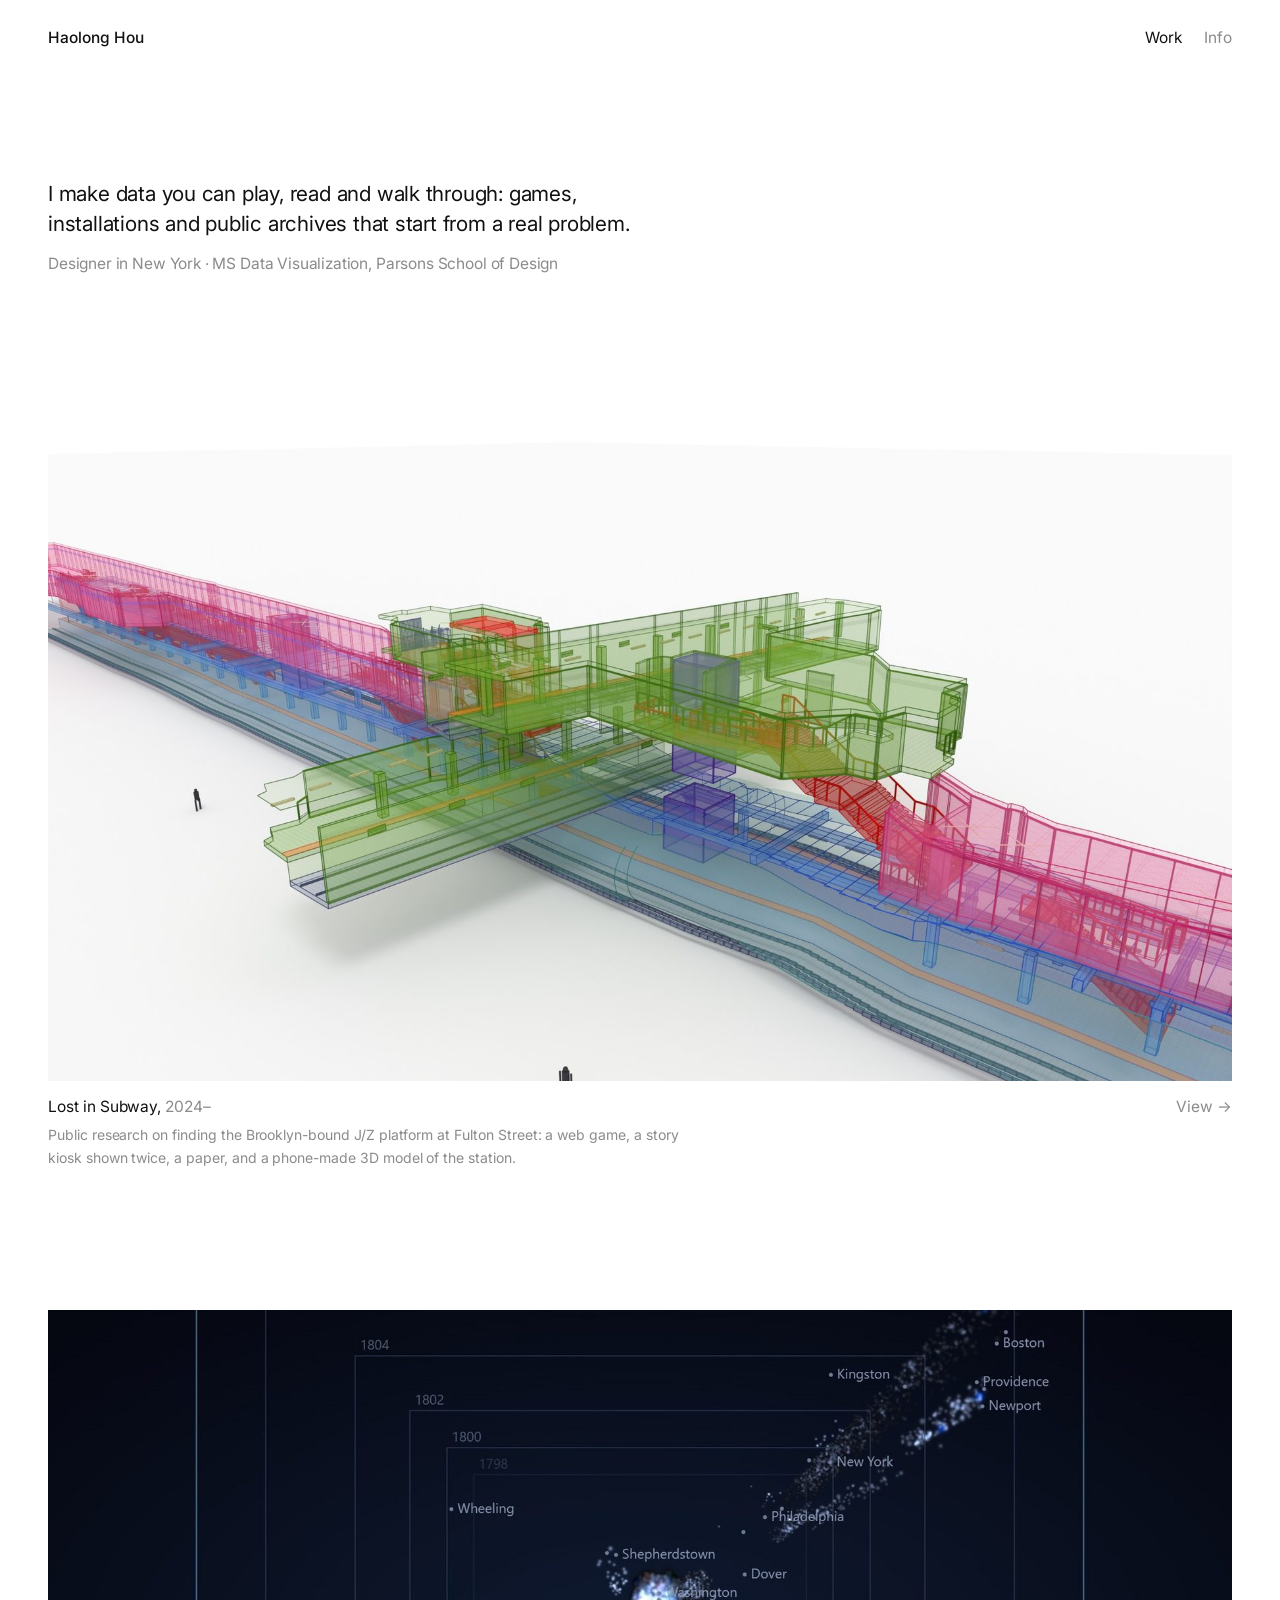
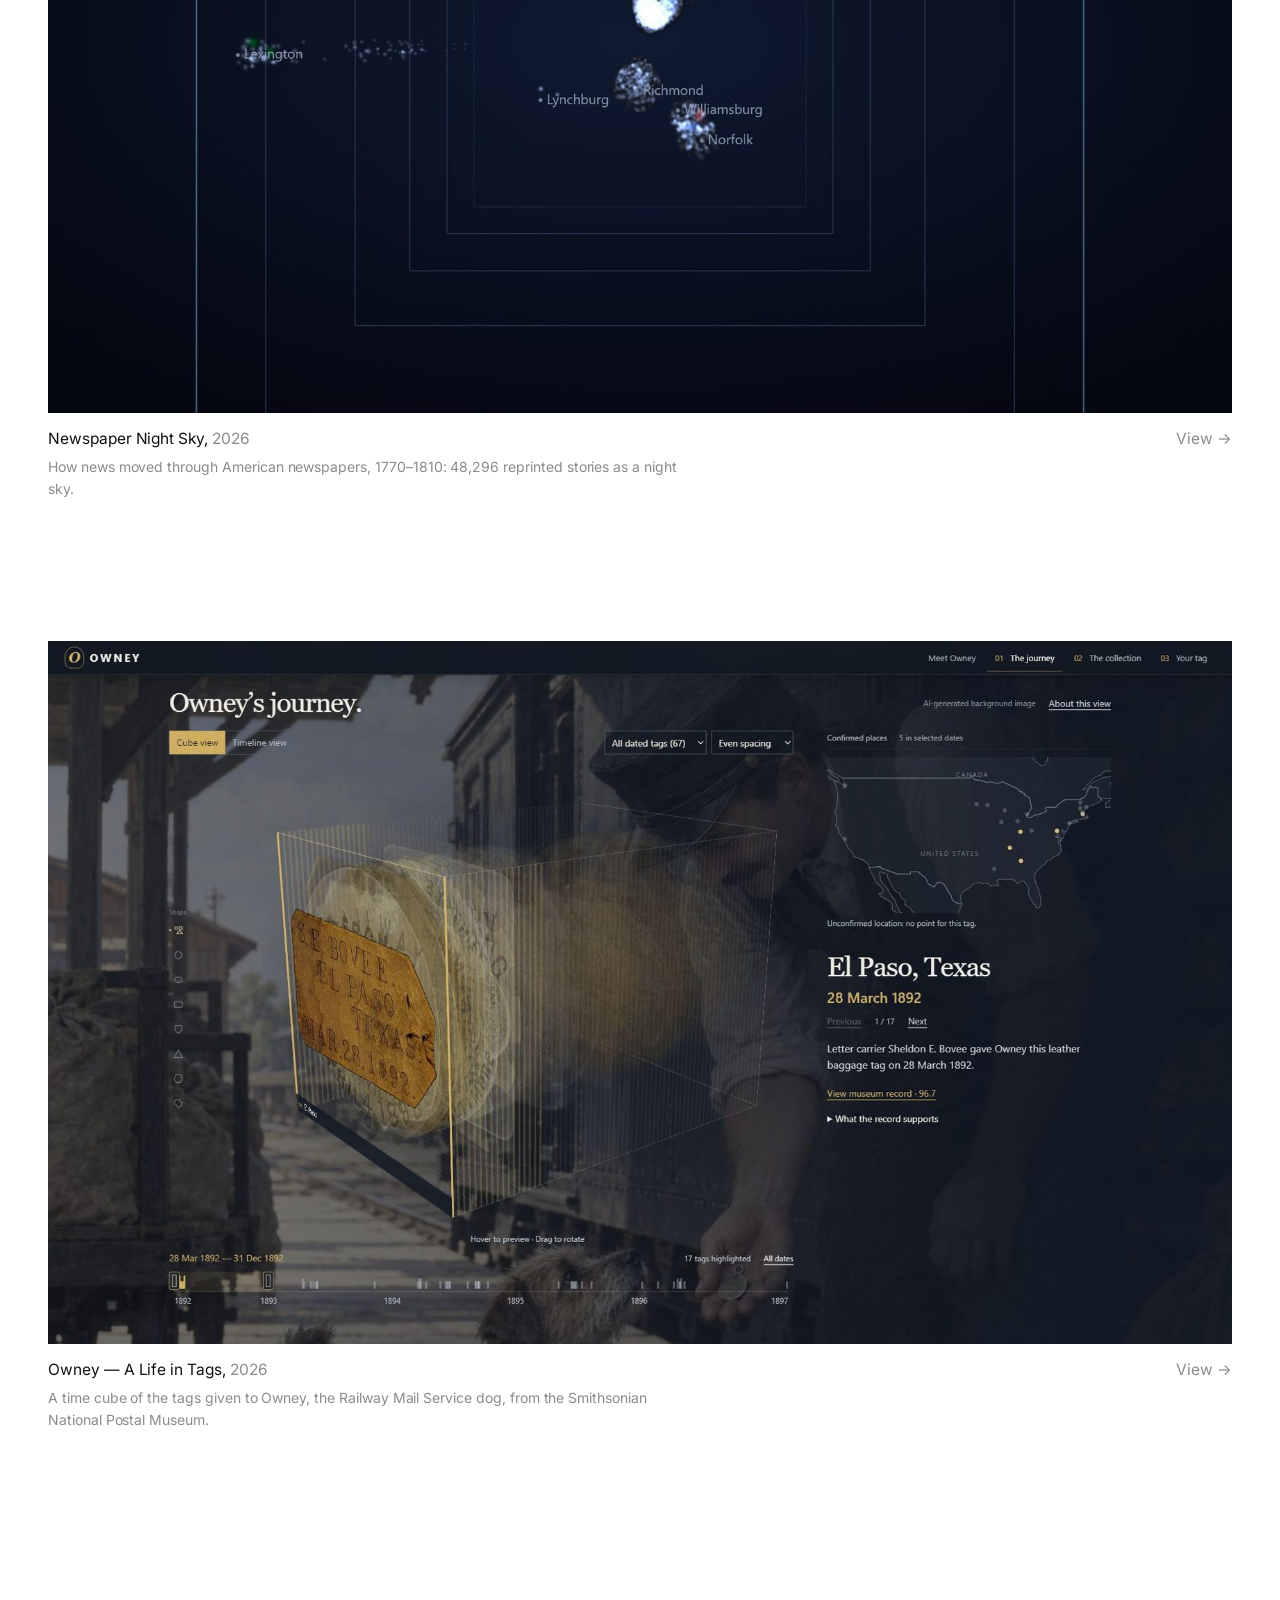
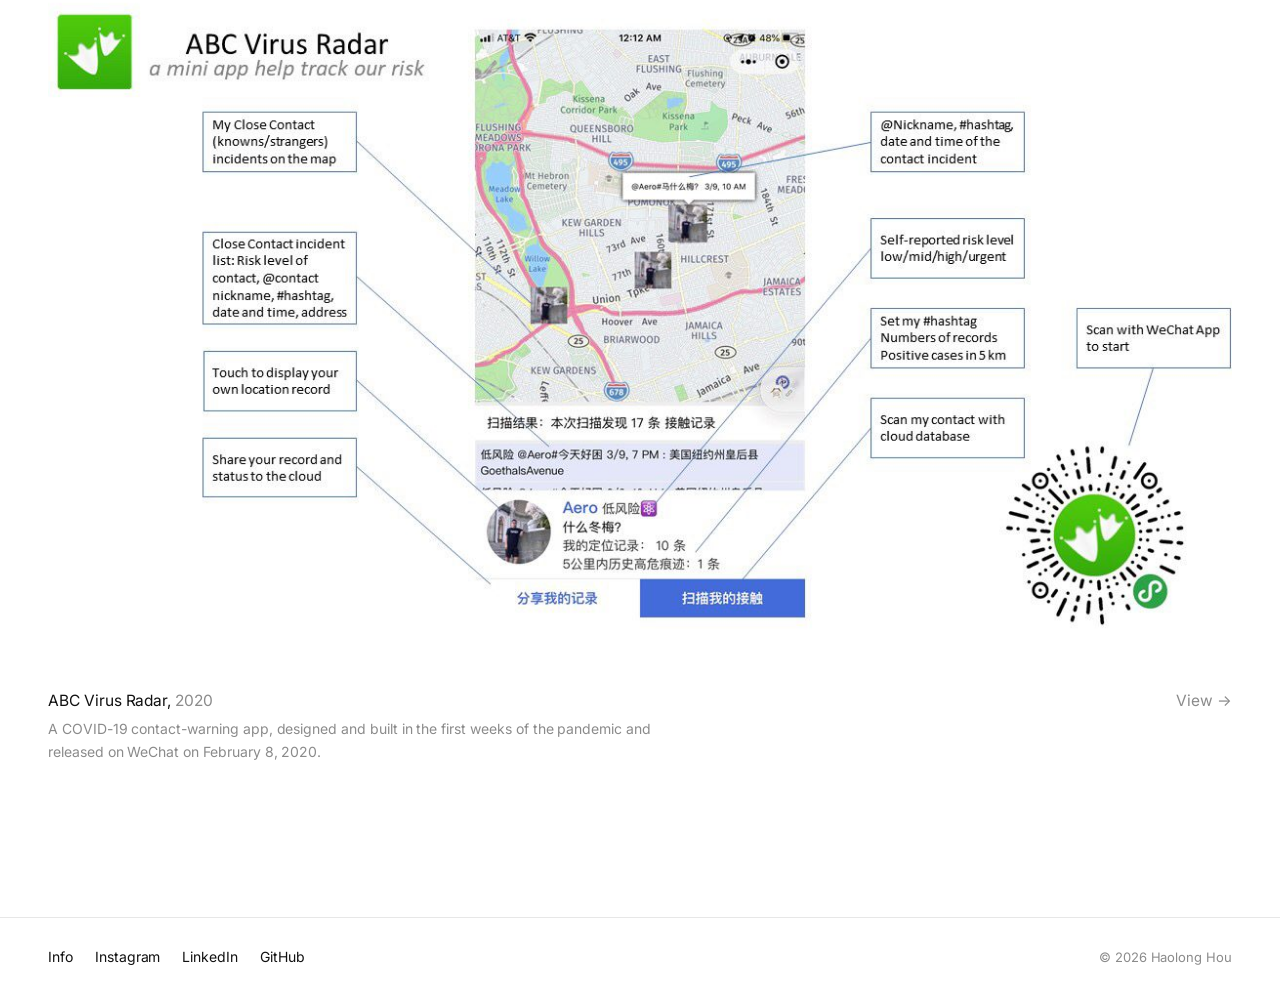
==== index.html @ 7136e2a2 "Portfolio site for hey.icare.love Static gallery-style site: home, Info, and pages for Lost in Subwa" ====
<!doctype html>
<html lang="en">
<head>
<meta charset="utf-8">
<meta name="viewport" content="width=device-width, initial-scale=1">
<title>Haolong Hou</title>
<meta name="description" content="Haolong Hou is a designer in New York (MS Data Visualization, Parsons School of Design) making games, installations and public archives from data and lived experience.">
<meta property="og:title" content="Haolong Hou">
<meta property="og:description" content="Lost in Subway, Newspaper Night Sky, Owney — A Life in Tags, ABC Virus Radar.">
<meta property="og:image" content="https://hey.icare.love/assets/img/lis/station-fabric-crossing.jpg">
<meta property="og:url" content="https://hey.icare.love/">
<link rel="icon" href="data:image/svg+xml,%3Csvg xmlns='http://www.w3.org/2000/svg' viewBox='0 0 32 32'%3E%3Ccircle cx='16' cy='16' r='12' fill='%23111'/%3E%3C/svg%3E">
<link rel="preconnect" href="https://fonts.googleapis.com">
<link rel="preconnect" href="https://fonts.gstatic.com" crossorigin>
<link href="https://fonts.googleapis.com/css2?family=Inter:ital,wght@0,400;0,500;1,400&display=swap" rel="stylesheet">
<link rel="stylesheet" href="assets/css/site.css">
</head>
<body>
<a class="skip" href="#work">Skip to work</a>

<header class="site-head">
  <div class="wrap">
    <a class="brand" href="./">Haolong Hou</a>
    <nav class="site-nav" aria-label="Main">
      <a href="./" aria-current="page">Work</a>
      <a href="info/">Info</a>
    </nav>
  </div>
</header>

<main id="main" class="wrap">
  <section class="intro">
    <p>I make data you can play, read and walk through: games, installations and public archives that start from a real problem.</p>
    <p>Designer in New York · MS Data Visualization, Parsons School of Design</p>
  </section>

  <section class="gallery" id="work" aria-label="Selected work">
    <a class="piece" href="lost-in-subway/">
      <div class="media"><img class="blend" src="assets/img/lis/station-fabric-crossing.jpg" srcset="assets/img/lis/station-fabric-crossing-sm.jpg 900w, assets/img/lis/station-fabric-crossing.jpg 1800w" sizes="(max-width: 1280px) 100vw, 1184px" width="1800" height="1125" alt="Translucent, colour-coded model of Fulton Street station: the green J/Z levels cross above the blue A/C platform, joined by red stairs."></div>
      <div class="cap">
        <div>
          <div class="t">Lost in Subway, <span>2024–</span></div>
          <p>Public research on finding the Brooklyn-bound J/Z platform at Fulton Street: a web game, a story kiosk shown twice, a paper, and a phone-made 3D model of the station.</p>
        </div>
        <span class="arrow">View →</span>
      </div>
    </a>

    <a class="piece" href="newspaper-night-sky/">
      <div class="media"><img src="assets/img/nns/sky.jpg" srcset="assets/img/nns/sky-sm.jpg 900w, assets/img/nns/sky.jpg 1800w" sizes="(max-width: 1280px) 100vw, 1184px" width="1800" height="1593" loading="lazy" alt="The Story telescope: thousands of newspaper stories shown as stars in a dark sky, grouped by the town where they were first printed."></div>
      <div class="cap">
        <div>
          <div class="t">Newspaper Night Sky, <span>2026</span></div>
          <p>How news moved through American newspapers, 1770–1810: 48,296 reprinted stories as a night sky.</p>
        </div>
        <span class="arrow">View →</span>
      </div>
    </a>

    <a class="piece" href="owney/">
      <div class="media"><img src="assets/img/owney/cube-view.jpg" srcset="assets/img/owney/cube-view-sm.jpg 900w, assets/img/owney/cube-view.jpg 1800w" sizes="(max-width: 1280px) 100vw, 1184px" width="1800" height="1012" loading="lazy" alt="Owney's time cube: a stack of tag photos in a 3D cube, with a US map and the details of a tag from El Paso, 1892."></div>
      <div class="cap">
        <div>
          <div class="t">Owney — A Life in Tags, <span>2026</span></div>
          <p>A time cube of the tags given to Owney, the Railway Mail Service dog, from the Smithsonian National Postal Museum.</p>
        </div>
        <span class="arrow">View →</span>
      </div>
    </a>

    <a class="piece" href="abc-virus-radar/">
      <div class="media"><img src="assets/img/abc/at-a-glance.jpg" srcset="assets/img/abc/at-a-glance-sm.jpg 900w, assets/img/abc/at-a-glance.jpg 1280w" sizes="(max-width: 1280px) 100vw, 1184px" width="1280" height="720" loading="lazy" alt="ABC Virus Radar at a glance: a phone screen with contact markers on a map, surrounded by short feature labels."></div>
      <div class="cap">
        <div>
          <div class="t">ABC Virus Radar, <span>2020</span></div>
          <p>A COVID-19 contact-warning app, designed and built in the first weeks of the pandemic and released on WeChat on February 8, 2020.</p>
        </div>
        <span class="arrow">View →</span>
      </div>
    </a>
  </section>
</main>

<footer class="site-foot">
  <div class="wrap">
    <div class="contact"><a href="info/">Info</a><a href="https://www.instagram.com/lostinsubway/">Instagram</a><a href="https://www.linkedin.com/in/hihaolong/">LinkedIn</a><a href="https://github.com/haolong">GitHub</a></div>
    <small>© 2026 Haolong Hou</small>
  </div>
</footer>
</body>
</html>
---- assets/css/site.css ----
/* hey.icare.love — Haolong Hou portfolio · gallery minimal */
:root {
  --paper: #ffffff;
  --paper-2: #f4f4f3;
  --ink: #111111;
  --ink-2: #444444;
  --muted: #8b8b8b;
  --rule: #e7e7e7;
  --accent: #111111;
  --accent-ink: #111111;
  --wrap: 1280px;
  --gutter: clamp(16px, 4vw, 48px);
  --sans: "Inter", "Helvetica Neue", Helvetica, Arial, system-ui, sans-serif;
  --mono: "Inter", "Helvetica Neue", Helvetica, Arial, system-ui, sans-serif;
}

* { box-sizing: border-box; }
html { -webkit-text-size-adjust: 100%; scroll-behavior: smooth; }
body {
  margin: 0;
  background: var(--paper);
  color: var(--ink);
  font: 400 15.5px/1.6 var(--sans);
  letter-spacing: -0.003em;
  text-rendering: optimizeLegibility;
  -webkit-font-smoothing: antialiased;
}
img { display: block; max-width: 100%; height: auto; }
a { color: inherit; text-decoration: none; }
p a, dd a, li a, figcaption a { text-decoration: underline; text-decoration-color: #c9c9c9; text-underline-offset: 0.2em; text-decoration-thickness: 1px; }
a:hover { color: var(--muted); }
p a:hover, dd a:hover, li a:hover { text-decoration-color: currentColor; color: var(--ink); }
:focus-visible { outline: 1px solid var(--ink); outline-offset: 4px; }
em { font-style: italic; }

.wrap { max-width: var(--wrap); margin: 0 auto; padding: 0 var(--gutter); }
.skip { position: absolute; left: -9999px; }
.skip:focus { left: 12px; top: 12px; background: var(--ink); color: var(--paper); padding: 8px 12px; z-index: 10; }

/* small quiet labels */
.label, .eyebrow, .tags, .facts dt, figcaption .k, .chapter-no, .meta-line {
  font-size: 13px;
  color: var(--muted);
  letter-spacing: 0;
  text-transform: none;
}
.eyebrow b, .chapter-no { font-weight: 400; }

/* header */
.site-head .wrap { display: flex; align-items: baseline; justify-content: space-between; gap: 16px; padding-top: 26px; padding-bottom: 26px; flex-wrap: wrap; }
.brand { font-weight: 500; font-size: 15.5px; }
.brand .dot { display: none; }
.site-nav { display: flex; gap: 22px; font-size: 15.5px; }
.site-nav a { color: var(--muted); }
.site-nav a:hover, .site-nav a[aria-current="page"] { color: var(--ink); }

/* home */
.intro { padding: clamp(36px, 8vw, 110px) 0 clamp(48px, 8vw, 110px); }
.intro p { font-size: clamp(1.05rem, 1.7vw, 1.3rem); line-height: 1.45; color: var(--ink); max-width: 38rem; margin: 0; letter-spacing: -0.01em; }
.intro p + p { color: var(--muted); margin-top: 14px; font-size: 15.5px; }

.gallery { display: grid; gap: clamp(72px, 11vw, 150px); padding-bottom: clamp(80px, 12vw, 160px); }
.piece { display: block; }
.piece .media { background: var(--paper-2); overflow: hidden; }
.piece .media img { width: 100%; aspect-ratio: 16 / 9.5; object-fit: cover; transition: opacity .3s ease; }
.piece:hover .media img { opacity: .9; }
.piece .cap { display: flex; justify-content: space-between; align-items: baseline; gap: 16px; margin-top: 14px; }
.piece .cap .t { font-size: 15.5px; color: var(--ink); }
.piece .cap .t span { color: var(--muted); }
.piece .cap .arrow { color: var(--muted); font-size: 15.5px; white-space: nowrap; }
.piece:hover .cap .arrow { color: var(--ink); }
.piece .cap p { margin: 4px 0 0; color: var(--muted); font-size: 14px; max-width: 40rem; }

/* info page */
.about { padding: clamp(28px, 6vw, 80px) 0 clamp(80px, 12vw, 160px); }
.about-grid { display: grid; grid-template-columns: 5fr 7fr; gap: clamp(28px, 5vw, 80px); }
.about-grid > div > p:first-child { margin-top: 0; }
.about-grid > div > p { font-size: clamp(1rem, 1.4vw, 1.15rem); line-height: 1.5; color: var(--ink); max-width: 30rem; }
.about .sec-head { display: none; }
.cv { display: grid; gap: 34px; }
.cv h3 { font-size: 13px; font-weight: 400; color: var(--muted); margin: 0 0 8px; }
.cv ul { list-style: none; margin: 0; padding: 0; }
.cv li { display: grid; grid-template-columns: 6.5em 1fr; gap: 14px; padding: 8px 0; border-top: 1px solid var(--rule); font-size: 14.5px; line-height: 1.5; }
.cv li .y { font-size: 13px; color: var(--muted); padding-top: 1px; }
.cv li span.w { color: var(--muted); }
.contact-block { margin-top: 36px; font-size: 14.5px; }
.contact-block .label { display: block; margin-bottom: 4px; }

/* footer */
.site-foot .wrap { display: flex; justify-content: space-between; gap: 16px; flex-wrap: wrap; align-items: baseline; padding-top: 28px; padding-bottom: 40px; border-top: 1px solid var(--rule); }
.site-foot .contact { display: flex; gap: 22px; flex-wrap: wrap; font-size: 14px; }
.site-foot small { color: var(--muted); font-size: 13px; }

/* project page */
.back { display: none; }
.proj-head { padding: clamp(24px, 5vw, 64px) 0 clamp(24px, 4vw, 44px); display: grid; grid-template-columns: 5fr 7fr; gap: 12px clamp(28px, 5vw, 80px); align-items: start; }
.proj-head .eyebrow { grid-column: 1 / -1; margin: 0; }
.proj-head h1 { grid-column: 1; font-size: clamp(1.7rem, 3vw, 2.3rem); line-height: 1.15; letter-spacing: -0.02em; margin: 0; font-weight: 500; }
.proj-head .lede { grid-column: 2; font-size: clamp(1rem, 1.4vw, 1.15rem); line-height: 1.55; color: var(--ink); margin: 0 0 8px; max-width: 42rem; }
.facts { grid-column: 2; display: grid; grid-template-columns: 1fr 1fr; gap: 0 28px; margin: 18px 0 0; }
.facts > div { padding: 10px 0; border-top: 1px solid var(--rule); }
.facts dt { margin-bottom: 2px; }
.facts dd { margin: 0; font-size: 14px; line-height: 1.5; color: var(--ink-2); }
.ai-note { grid-column: 2; font-size: 13px; color: var(--muted); margin: 10px 0 0; max-width: 42rem; line-height: 1.5; }

.hero-fig { margin: 0 0 clamp(64px, 9vw, 120px); }
.hero-fig img { width: 100%; }
figure { margin: 0; }
figcaption { font-size: 13px; line-height: 1.45; color: var(--muted); margin-top: 10px; max-width: 40rem; }
figcaption .k { color: var(--ink); margin-right: 6px; }

.chapter { display: grid; grid-template-columns: 5fr 7fr; grid-template-rows: auto 1fr; gap: 12px clamp(28px, 5vw, 80px); padding: 0 0 clamp(80px, 11vw, 140px); }
.chapter h2, .chapter-side { align-self: start; }
.chapter-side { grid-column: 1; }
.chapter-side .chapter-no { display: inline; }
.chapter-side .chapter-no::after { content: " · "; }
.chapter-side .label { display: inline; }
.chapter-side .label br { display: none; }
.chapter .body { display: contents; }
.chapter h2 { grid-column: 1; grid-row: 2; font-size: clamp(1.25rem, 2vw, 1.55rem); line-height: 1.2; letter-spacing: -0.015em; margin: 6px 0 0; font-weight: 500; }
.chapter .body > p { grid-column: 2; color: var(--ink-2); max-width: 40rem; margin: 0 0 12px; }
.chapter .body > p:first-of-type { grid-row: 1 / span 2; }
.chapter .body > p strong { color: var(--ink); font-weight: 500; }
.chapter .body > :is(figure, .figs, .stats, .linkrow) { grid-column: 1 / -1; }
.status { display: inline-block; font-size: 12px; color: var(--muted); border: 1px solid var(--rule); border-radius: 999px; padding: 1px 9px; margin-left: 8px; vertical-align: 1px; }
.linkrow { display: flex; flex-wrap: wrap; gap: 8px 22px; margin: 0 0 8px; font-size: 14px; grid-column: 2 !important; }
.linkrow a { text-decoration: underline; text-decoration-color: #c9c9c9; text-underline-offset: 0.2em; }
.linkrow a::after { content: " ↗"; }

.figs { display: grid; gap: clamp(12px, 2vw, 24px); margin: clamp(20px, 3vw, 36px) 0 0; }
.figs.two { grid-template-columns: 1fr 1fr; }
.figs.three { grid-template-columns: repeat(3, 1fr); }
.figs.phones { grid-template-columns: repeat(3, minmax(0, 300px)); justify-content: center; gap: clamp(16px, 4vw, 56px); background: var(--paper-2); padding: clamp(24px, 5vw, 64px); }
.figs.wide-narrow { grid-template-columns: 2fr 1fr; align-items: start; }
.figs img { width: 100%; background: var(--paper-2); }
.chapter .body > figure { margin-top: clamp(20px, 3vw, 36px); }
.chapter .body > figure[style] { margin-top: clamp(20px, 3vw, 36px) !important; }

.stats { display: grid; grid-template-columns: repeat(4, 1fr); border-top: 1px solid var(--rule); border-bottom: 1px solid var(--rule); margin: clamp(16px, 3vw, 28px) 0 0; }
.stats div { padding: 16px 16px 16px 0; }
.stats div + div { padding-left: 16px; border-left: 1px solid var(--rule); }
.stats b { display: block; font-size: clamp(1.6rem, 3vw, 2.4rem); letter-spacing: -0.03em; line-height: 1.05; font-weight: 400; }
.stats span { font-size: 12.5px; color: var(--muted); }

.next-proj { display: flex; justify-content: space-between; align-items: baseline; gap: 16px; border-top: 1px solid var(--rule); padding: 28px 0 72px; }
.next-proj .label { order: 2; }
.next-proj strong { font-size: clamp(1.25rem, 2.2vw, 1.6rem); letter-spacing: -0.015em; font-weight: 500; }
.next-proj:hover strong { color: var(--muted); }

img.blend { mix-blend-mode: multiply; background: transparent !important; }
.media:has(img.blend) { background: transparent; }

/* responsive */
@media (max-width: 900px) {
  .about-grid, .proj-head, .chapter { grid-template-columns: 1fr; }
  .proj-head > *, .chapter .body > *, .chapter-side, .chapter h2, .linkrow { grid-column: 1 !important; grid-row: auto !important; }
  .figs.three { grid-template-columns: 1fr 1fr; }
  .stats { grid-template-columns: 1fr 1fr; }
  .stats div:nth-child(3) { border-left: 0; padding-left: 0; }
  .stats div:nth-child(n+3) { border-top: 1px solid var(--rule); }
}
@media (max-width: 600px) {
  .figs.two, .figs.three, .figs.wide-narrow, .facts { grid-template-columns: 1fr; }
  .figs.phones { grid-template-columns: repeat(3, 1fr); gap: 8px; padding: 16px; }
  .cv li { grid-template-columns: 1fr; gap: 2px; }
  .piece .cap { flex-direction: column; gap: 4px; }
}

/* print */
@media print {
  @page { size: Letter; margin: 13mm 14mm 14mm; }
  body { background: #fff; }
  .site-head, .site-foot, .back, .next-proj, .skip, .no-print { display: none !important; }
  .chapter, figure, .facts > div, .stats { break-inside: avoid; }
}
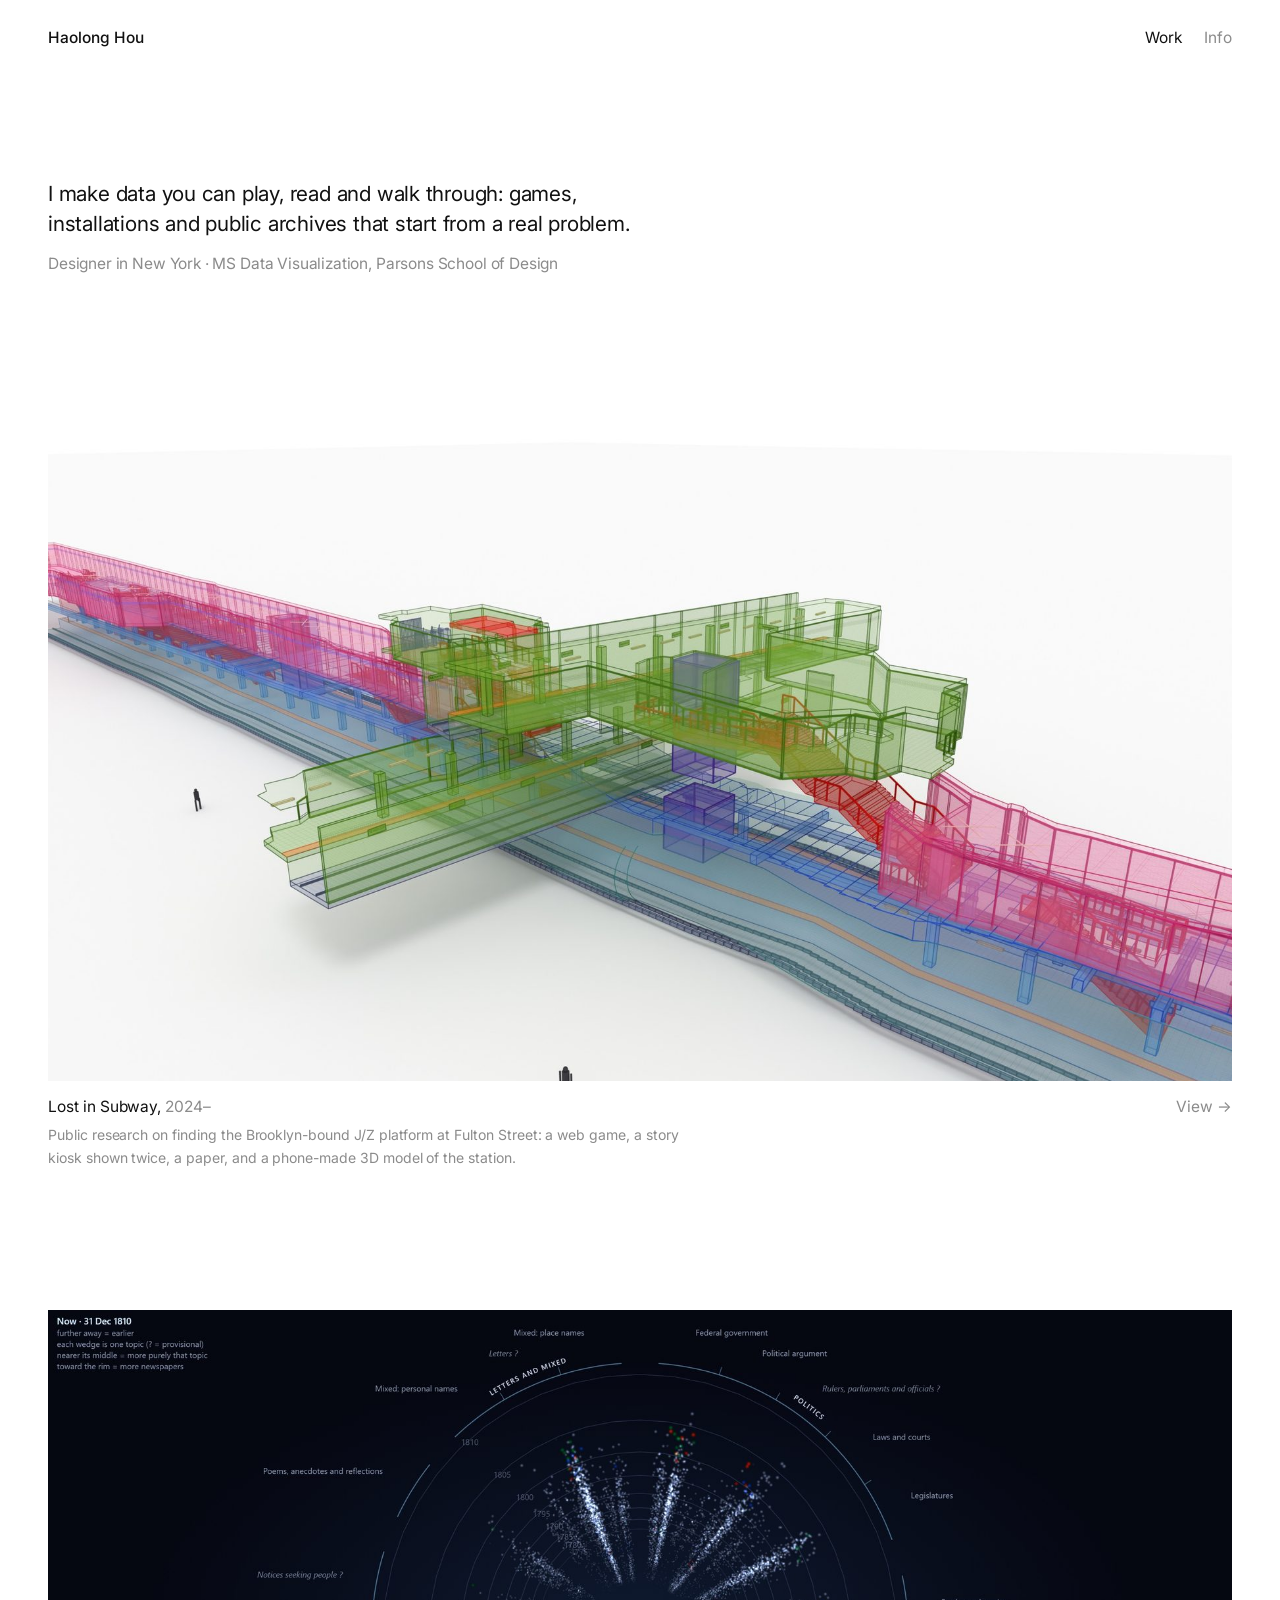
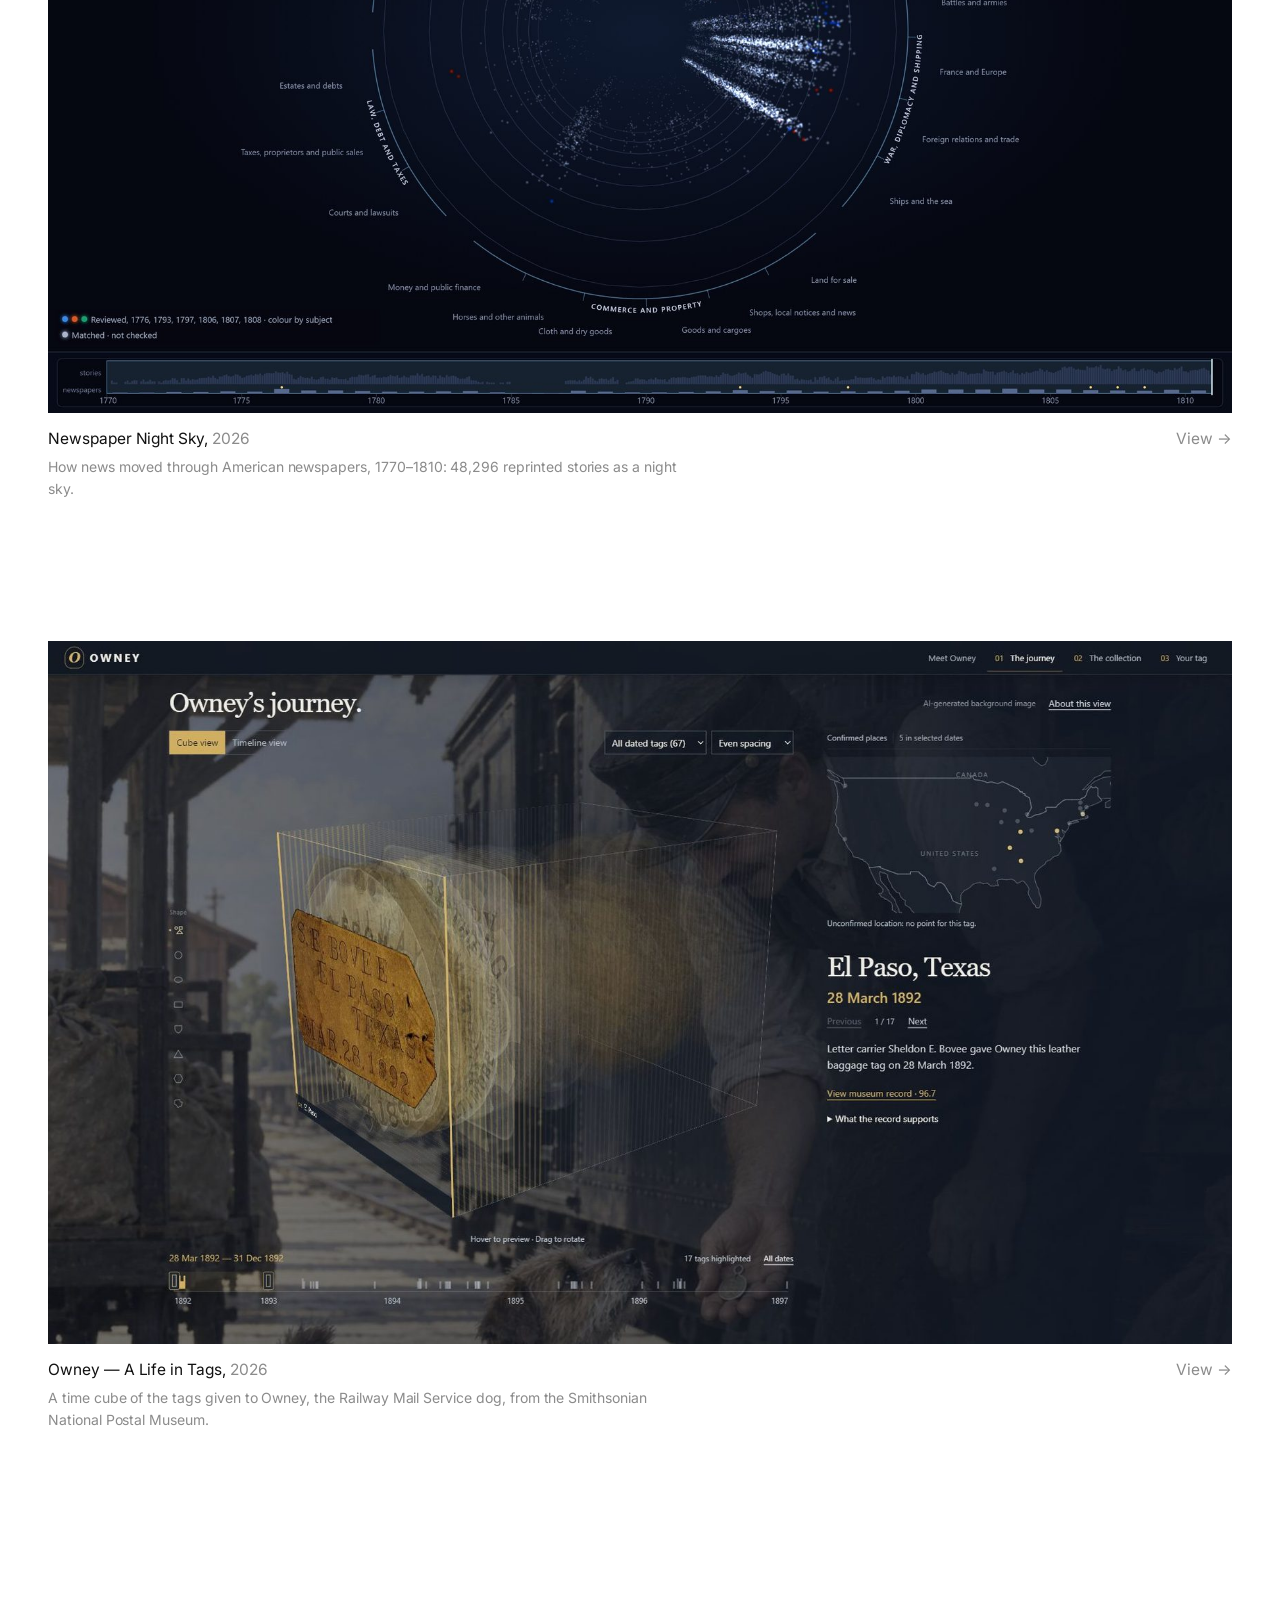
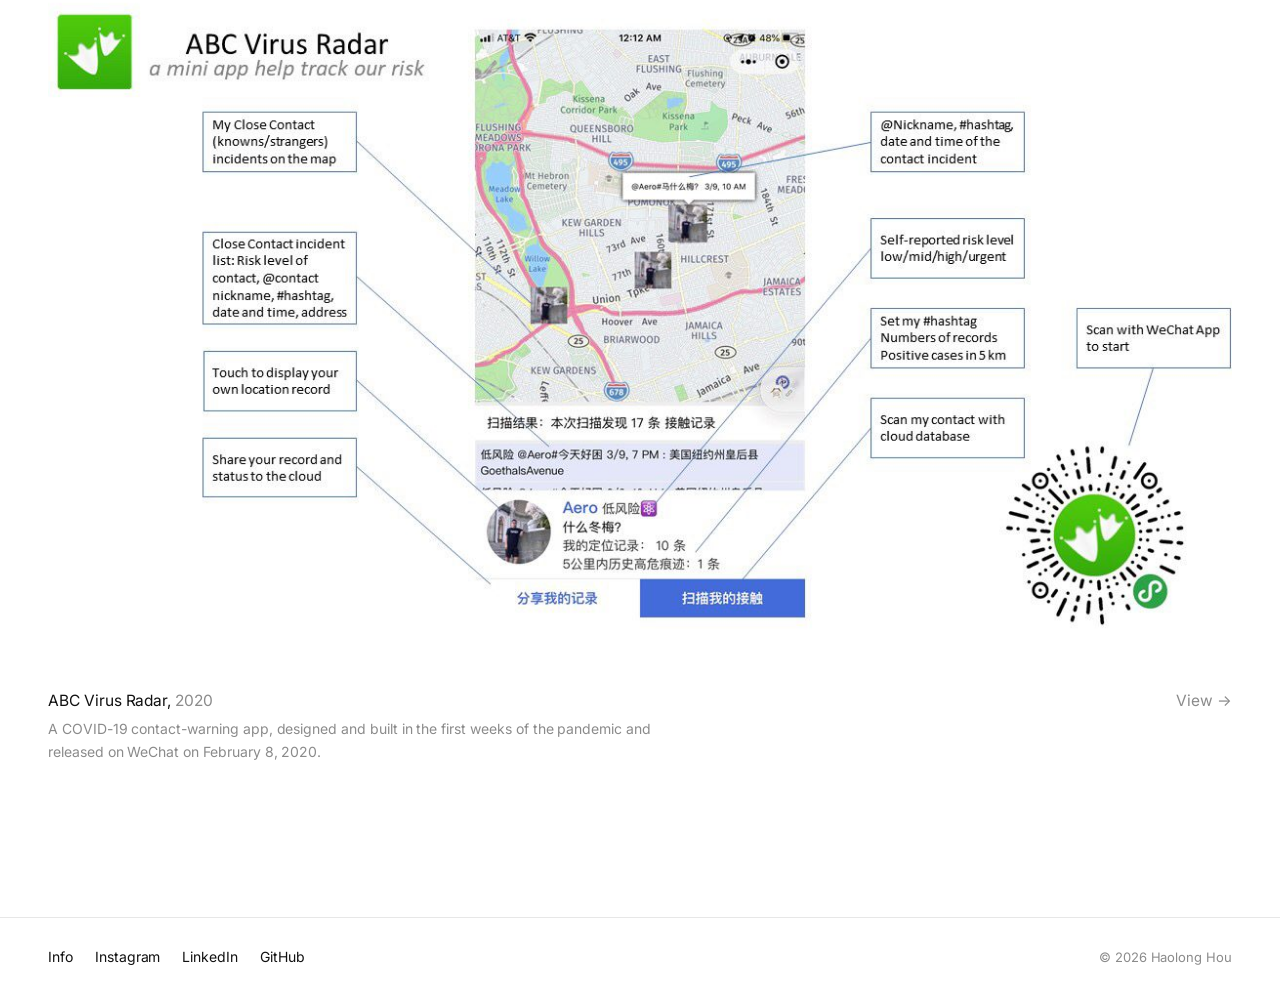
==== commit 27551608: "Use the Topic wheel as the Newspaper Night Sky home image The previous night-sky image was cropped h" ====
--- a/index.html
+++ b/index.html
@@ -47,7 +47,7 @@
     </a>
 
     <a class="piece" href="newspaper-night-sky/">
-      <div class="media"><img src="assets/img/nns/sky.jpg" srcset="assets/img/nns/sky-sm.jpg 900w, assets/img/nns/sky.jpg 1800w" sizes="(max-width: 1280px) 100vw, 1184px" width="1800" height="1593" loading="lazy" alt="The Story telescope: thousands of newspaper stories shown as stars in a dark sky, grouped by the town where they were first printed."></div>
+      <div class="media"><img src="assets/img/nns/topic-wheel.jpg" srcset="assets/img/nns/topic-wheel-sm.jpg 900w, assets/img/nns/topic-wheel.jpg 1800w" sizes="(max-width: 1280px) 100vw, 1184px" width="1800" height="1069" loading="lazy" alt="The Story telescope in Topic view: thousands of reprinted newspaper stories fan out as glowing wedges around a ring labelled with subjects such as politics, war, diplomacy and shipping, commerce and property, with a 1770 to 1810 timeline below."></div>
       <div class="cap">
         <div>
           <div class="t">Newspaper Night Sky, <span>2026</span></div>
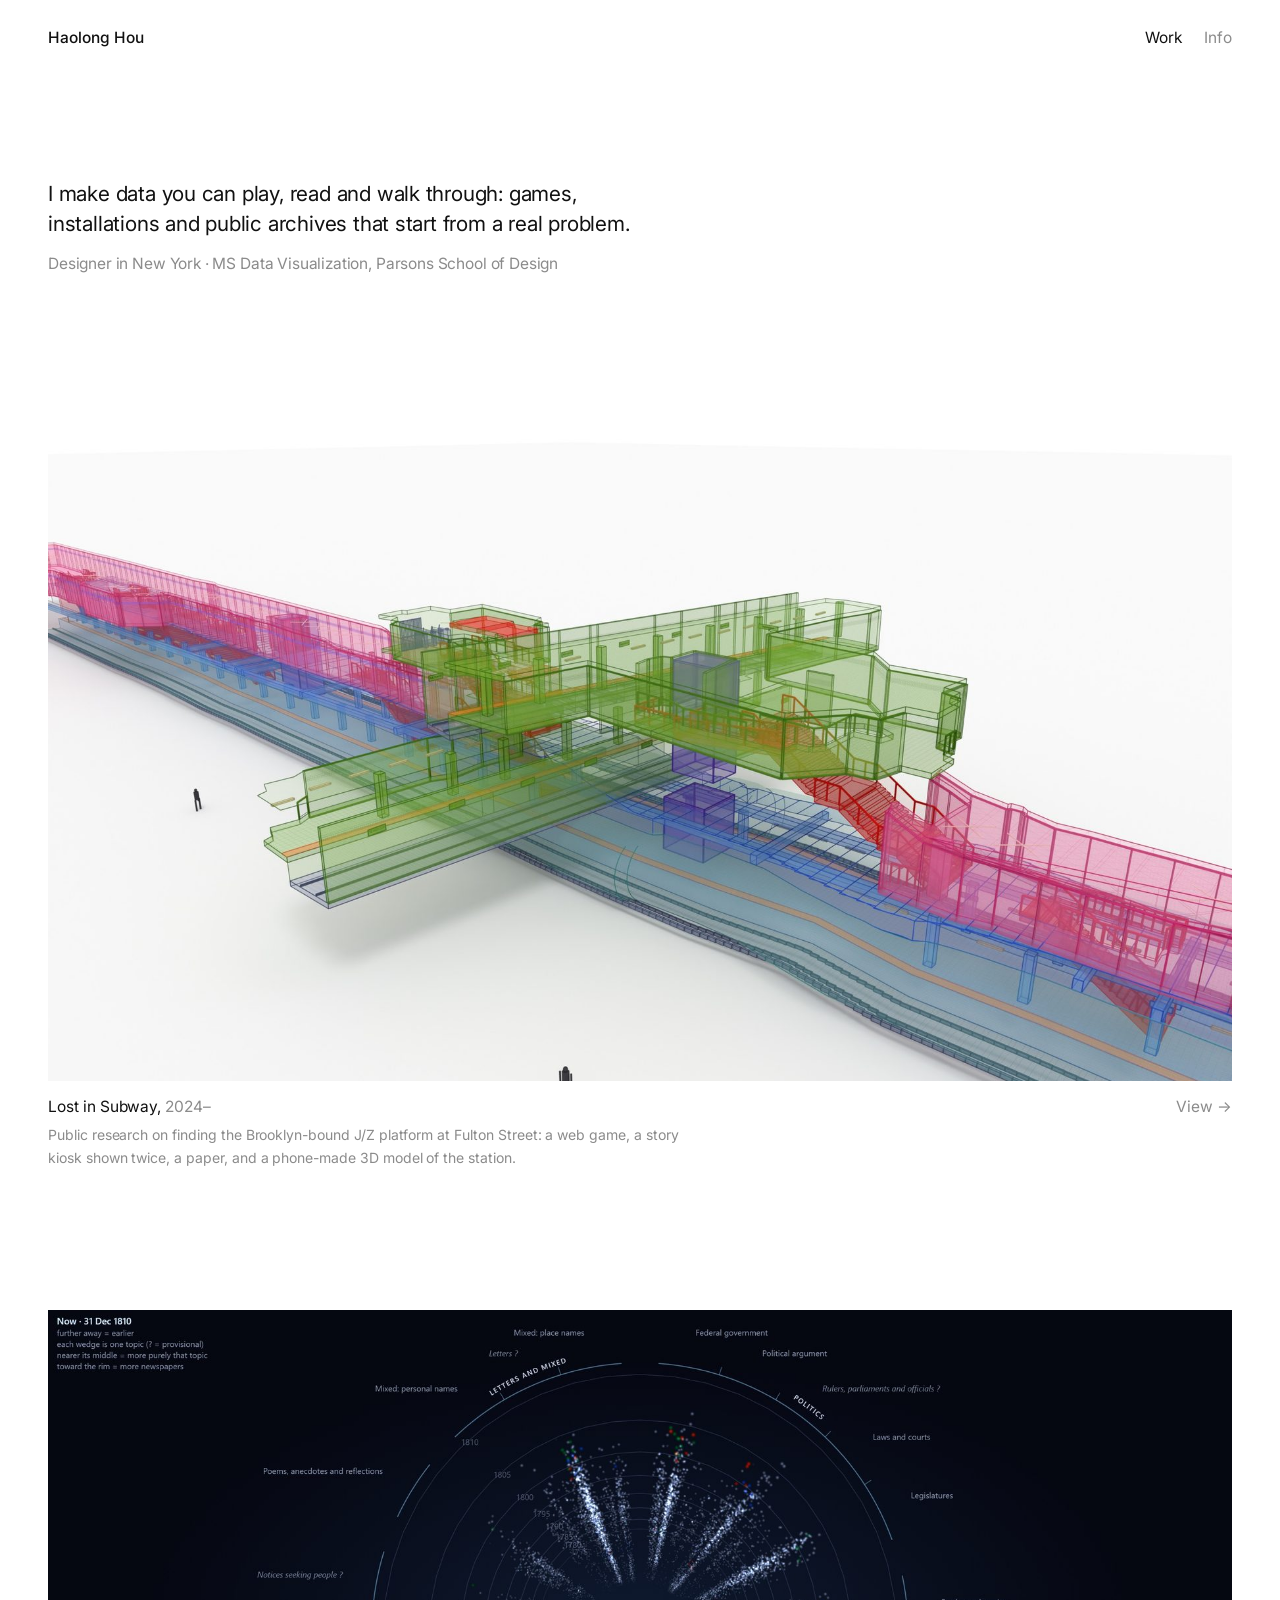
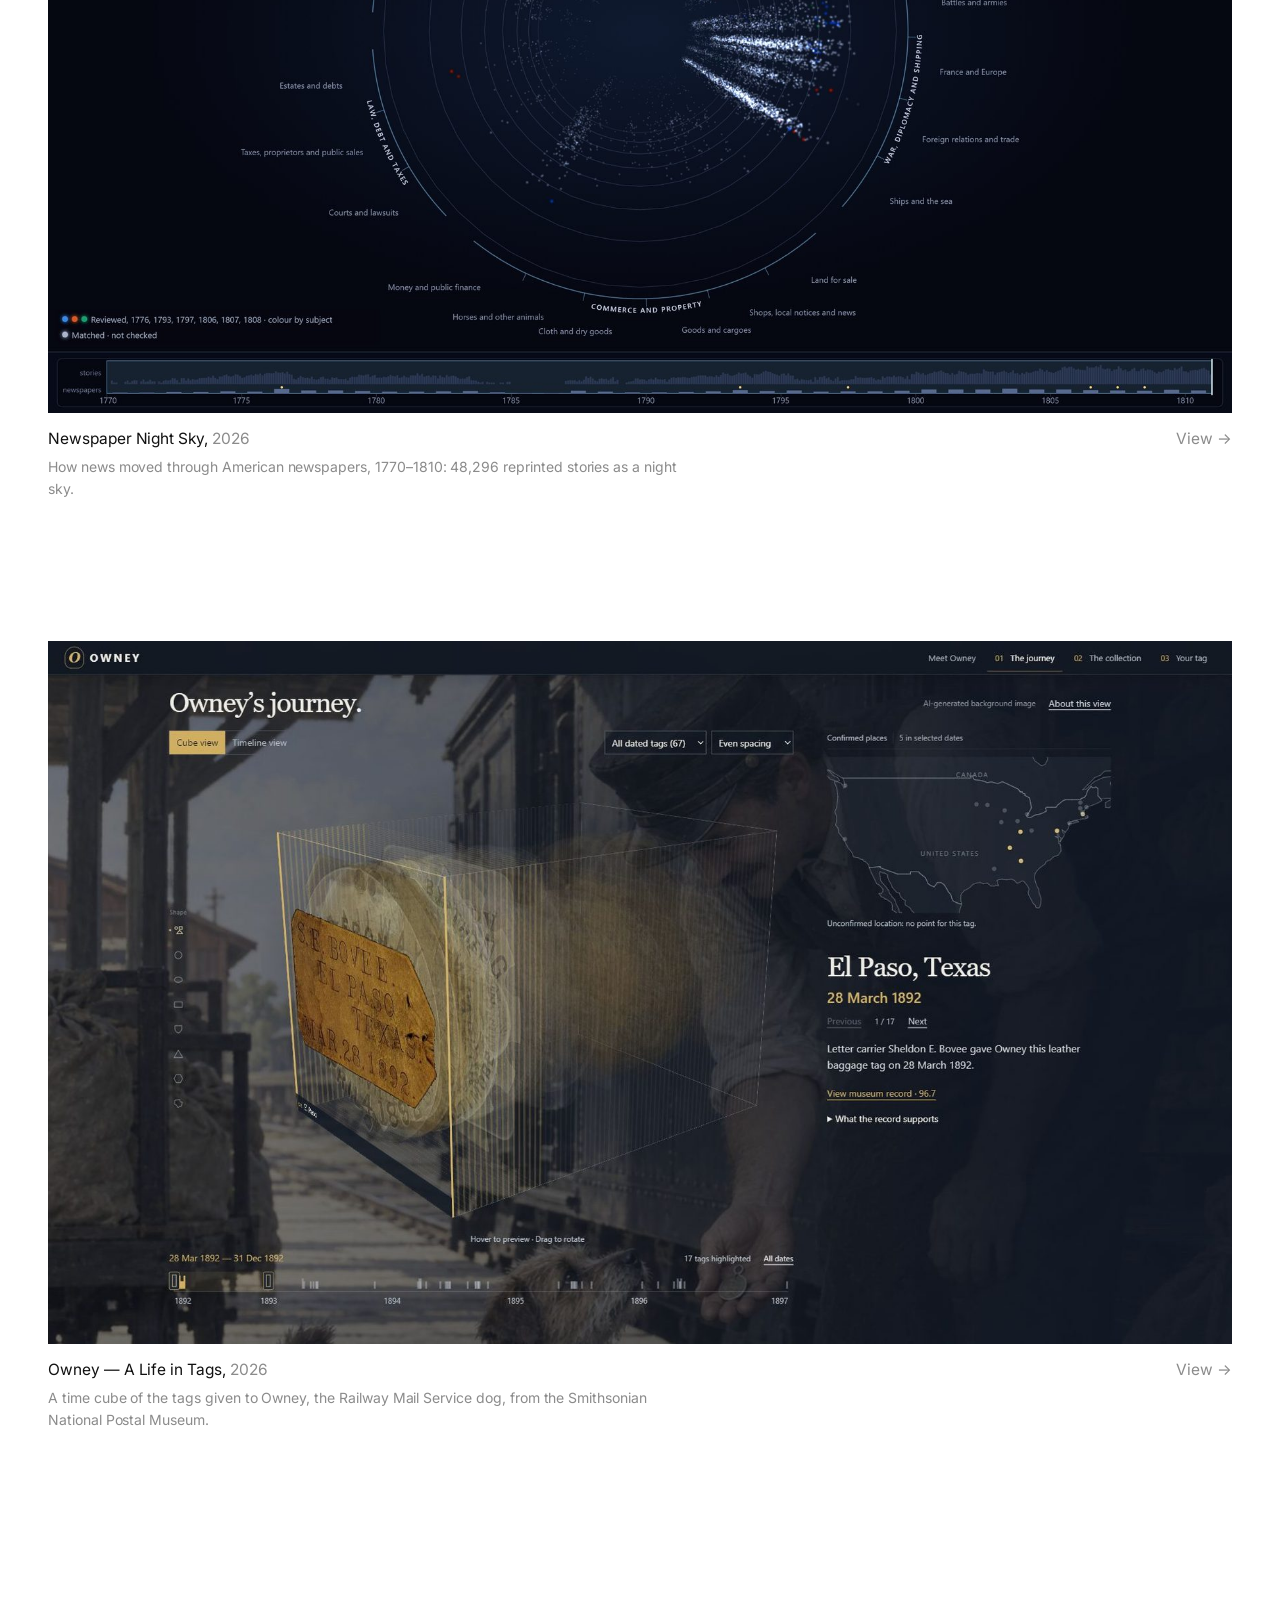
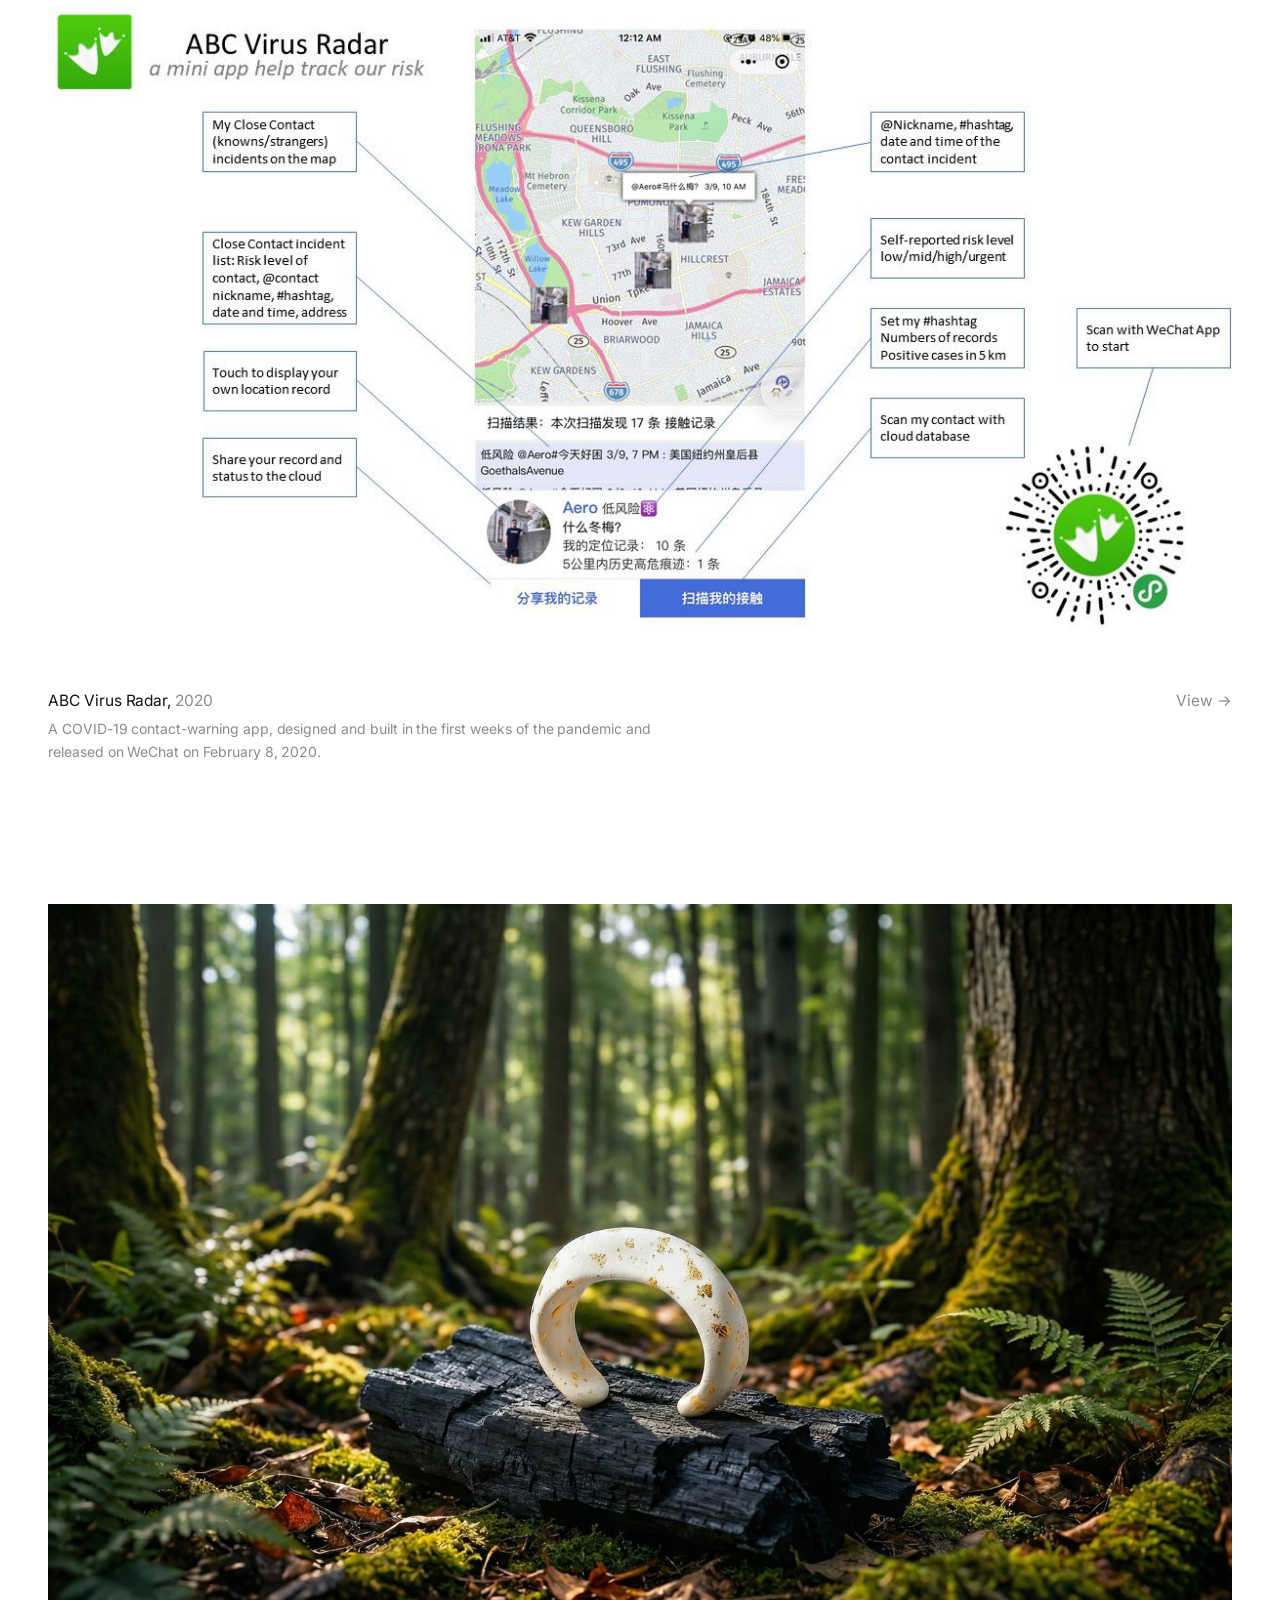
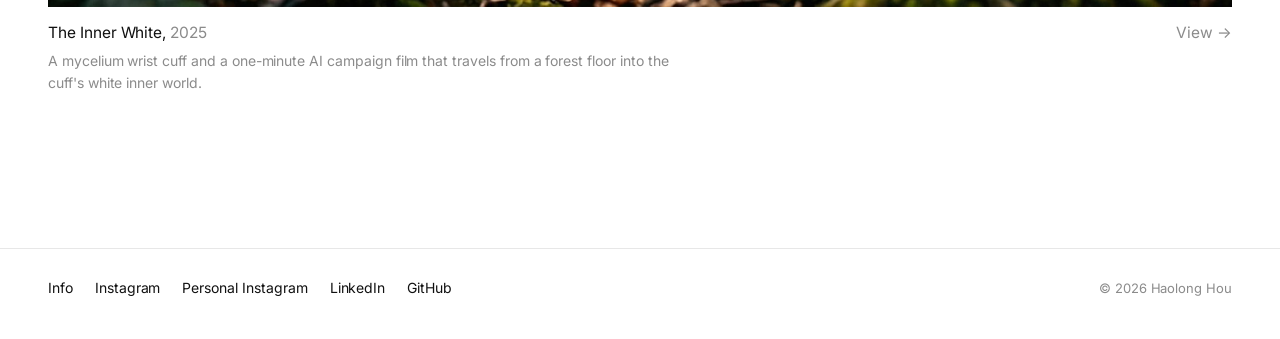
==== commit 7fc7df96: "Add The Inner White, artist references and personal Instagram - New project page the-inner-white/ (F" ====
--- a/index.html
+++ b/index.html
@@ -6,7 +6,7 @@
 <title>Haolong Hou</title>
 <meta name="description" content="Haolong Hou is a designer in New York (MS Data Visualization, Parsons School of Design) making games, installations and public archives from data and lived experience.">
 <meta property="og:title" content="Haolong Hou">
-<meta property="og:description" content="Lost in Subway, Newspaper Night Sky, Owney — A Life in Tags, ABC Virus Radar.">
+<meta property="og:description" content="Lost in Subway, Newspaper Night Sky, Owney — A Life in Tags, ABC Virus Radar, The Inner White.">
 <meta property="og:image" content="https://hey.icare.love/assets/img/lis/station-fabric-crossing.jpg">
 <meta property="og:url" content="https://hey.icare.love/">
 <link rel="icon" href="data:image/svg+xml,%3Csvg xmlns='http://www.w3.org/2000/svg' viewBox='0 0 32 32'%3E%3Ccircle cx='16' cy='16' r='12' fill='%23111'/%3E%3C/svg%3E">
@@ -78,12 +78,23 @@
         <span class="arrow">View →</span>
       </div>
     </a>
+
+    <a class="piece" href="the-inner-white/">
+      <div class="media"><img src="assets/img/iw/forest-cuff.jpg" srcset="assets/img/iw/forest-cuff-sm.jpg 900w, assets/img/iw/forest-cuff.jpg 1800w" sizes="(max-width: 1280px) 100vw, 1184px" width="1800" height="1005" loading="lazy" alt="A white cuff flecked with gold rests on a charred log on a mossy forest floor, lit by low sun between tall trees."></div>
+      <div class="cap">
+        <div>
+          <div class="t">The Inner White, <span>2025</span></div>
+          <p>A mycelium wrist cuff and a one-minute AI campaign film that travels from a forest floor into the cuff's white inner world.</p>
+        </div>
+        <span class="arrow">View →</span>
+      </div>
+    </a>
   </section>
 </main>
 
 <footer class="site-foot">
   <div class="wrap">
-    <div class="contact"><a href="info/">Info</a><a href="https://www.instagram.com/lostinsubway/">Instagram</a><a href="https://www.linkedin.com/in/hihaolong/">LinkedIn</a><a href="https://github.com/haolong">GitHub</a></div>
+    <div class="contact"><a href="info/">Info</a><a href="https://www.instagram.com/lostinsubway/">Instagram</a><a href="https://www.instagram.com/one_sunny_morning/">Personal Instagram</a><a href="https://www.linkedin.com/in/hihaolong/">LinkedIn</a><a href="https://github.com/haolong">GitHub</a></div>
     <small>© 2026 Haolong Hou</small>
   </div>
 </footer>
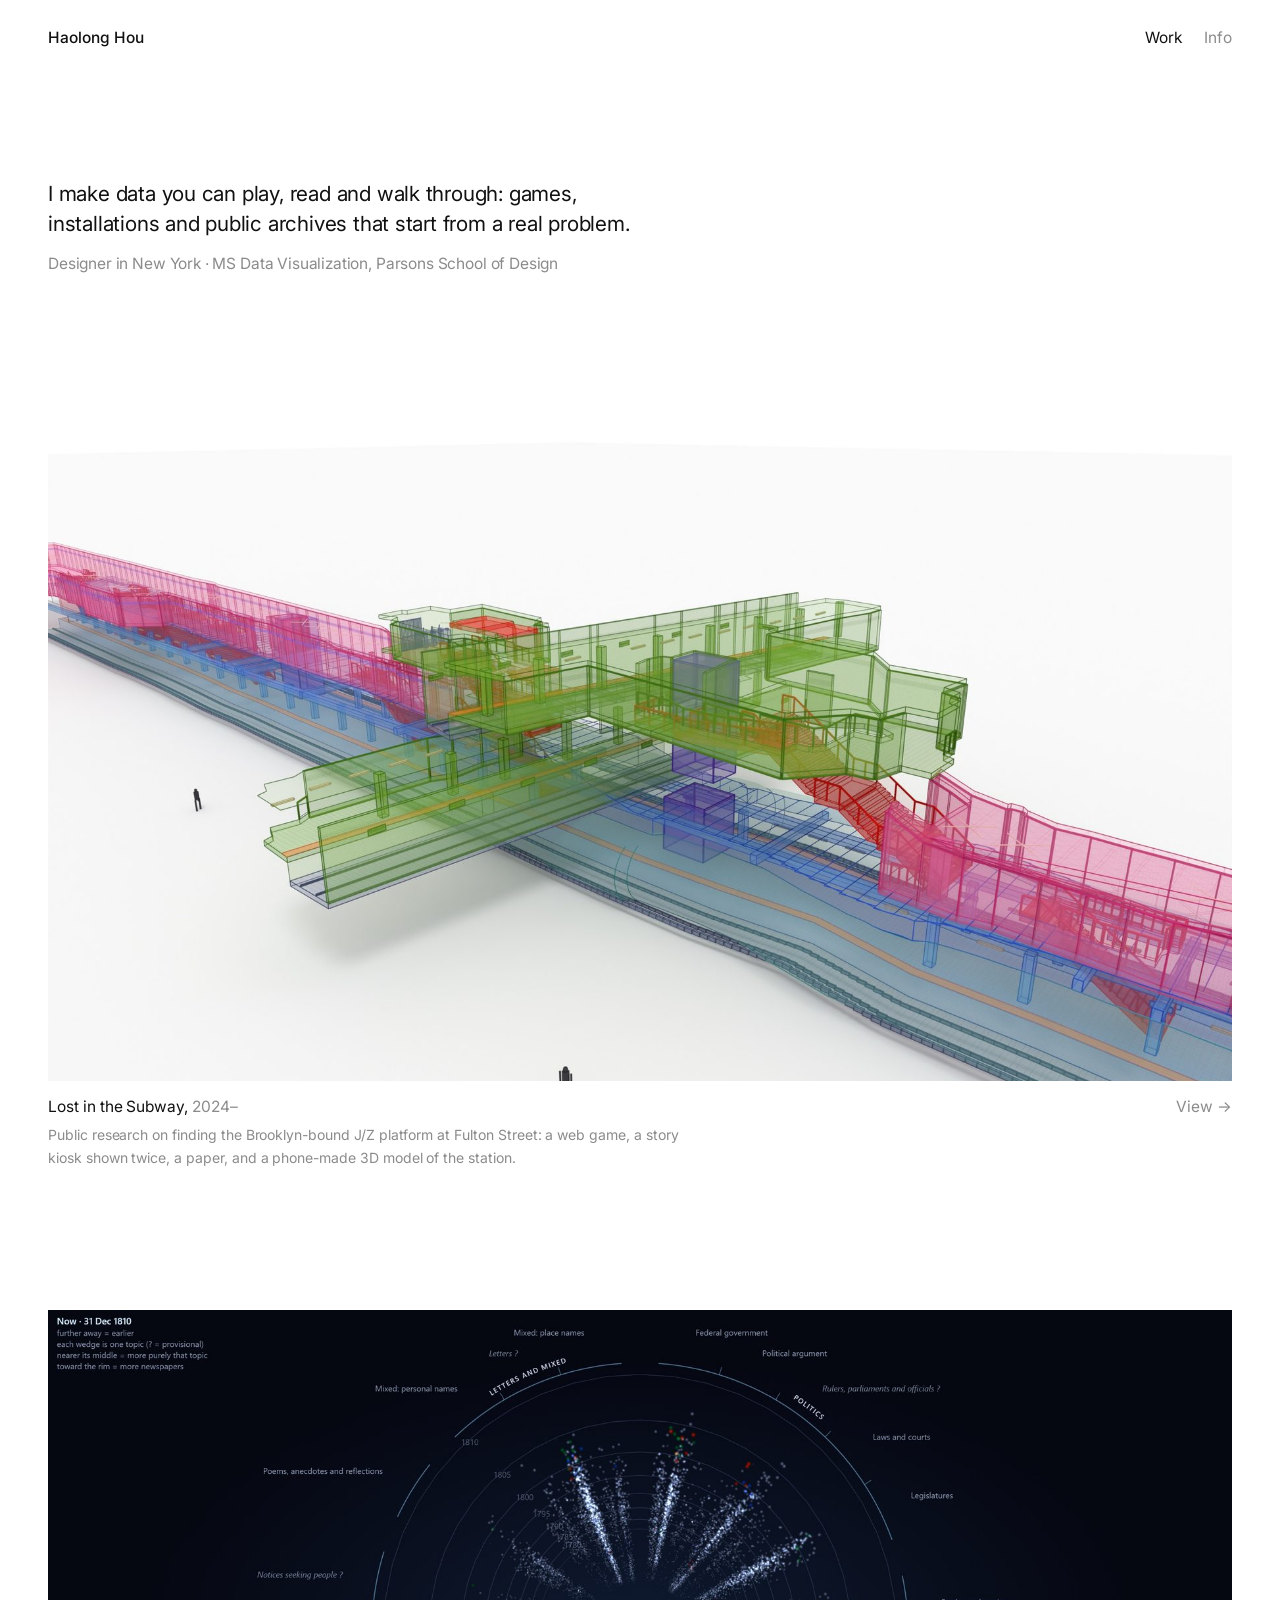
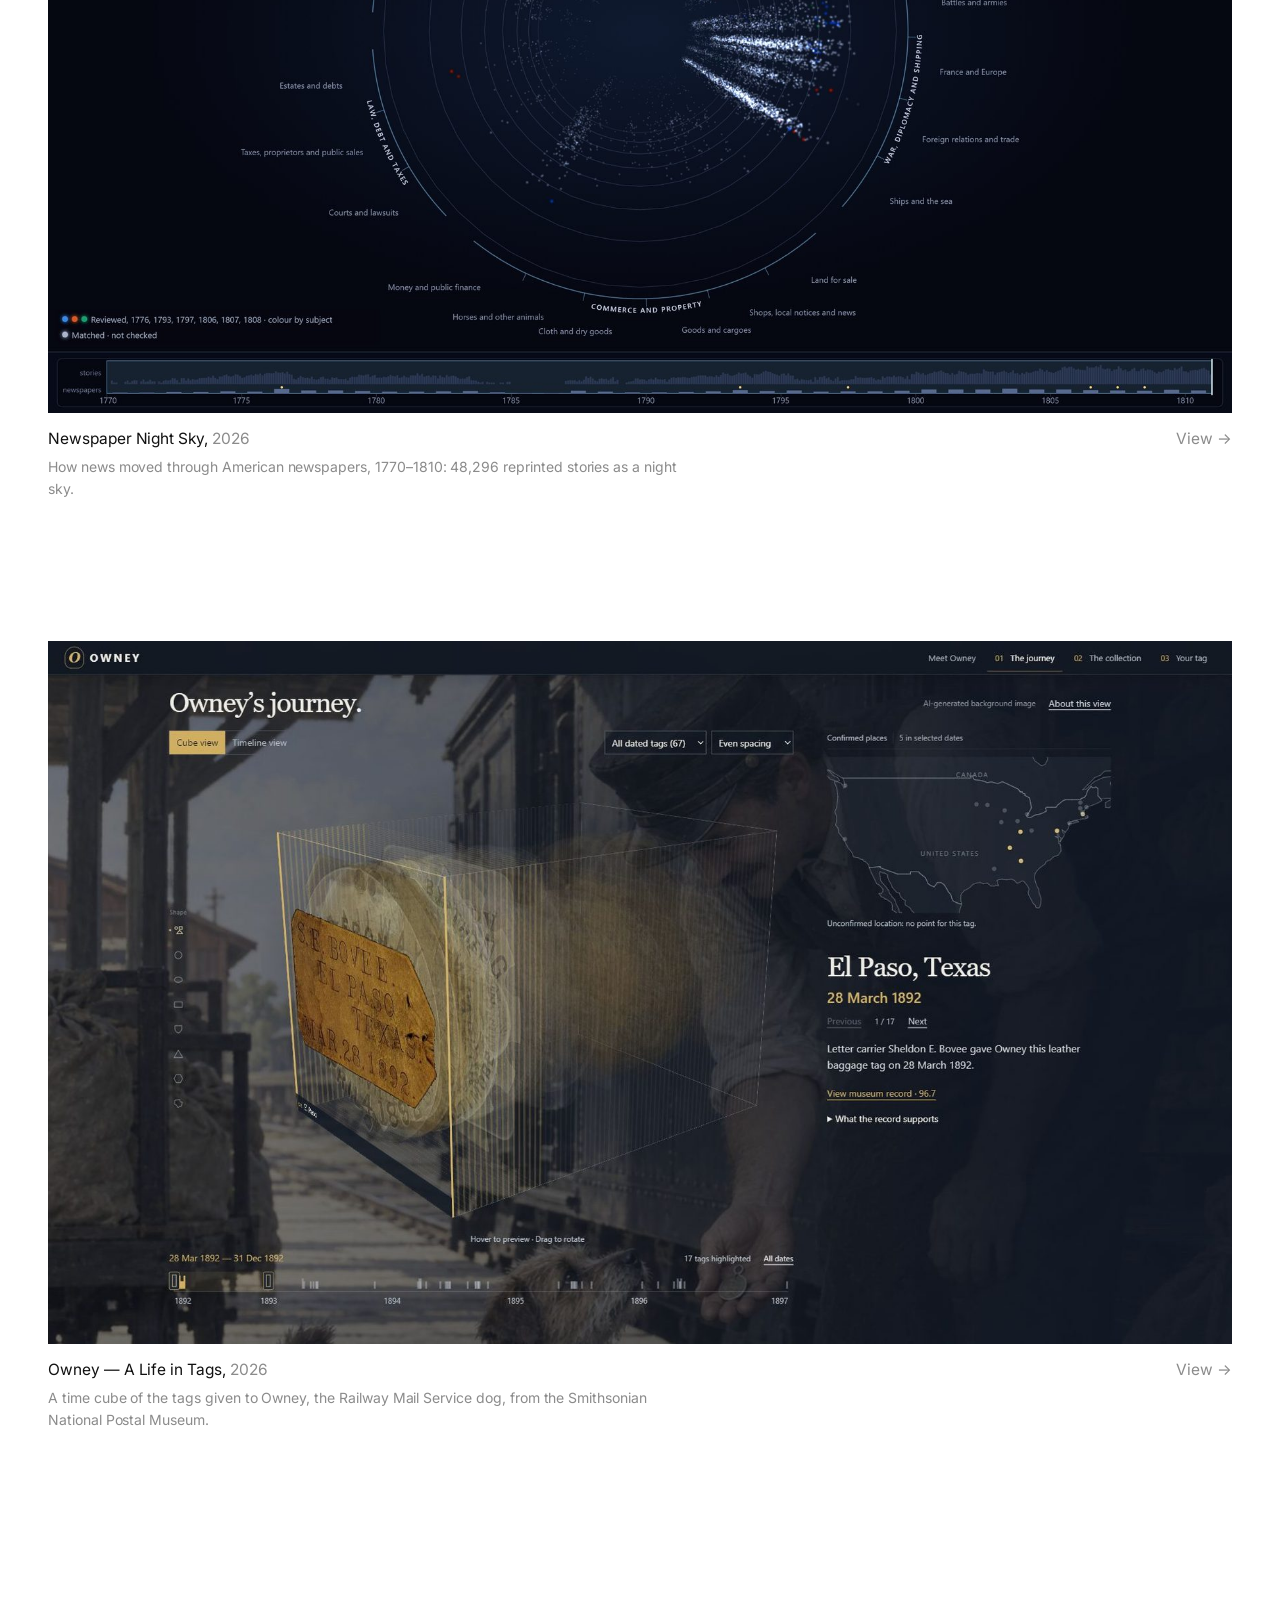
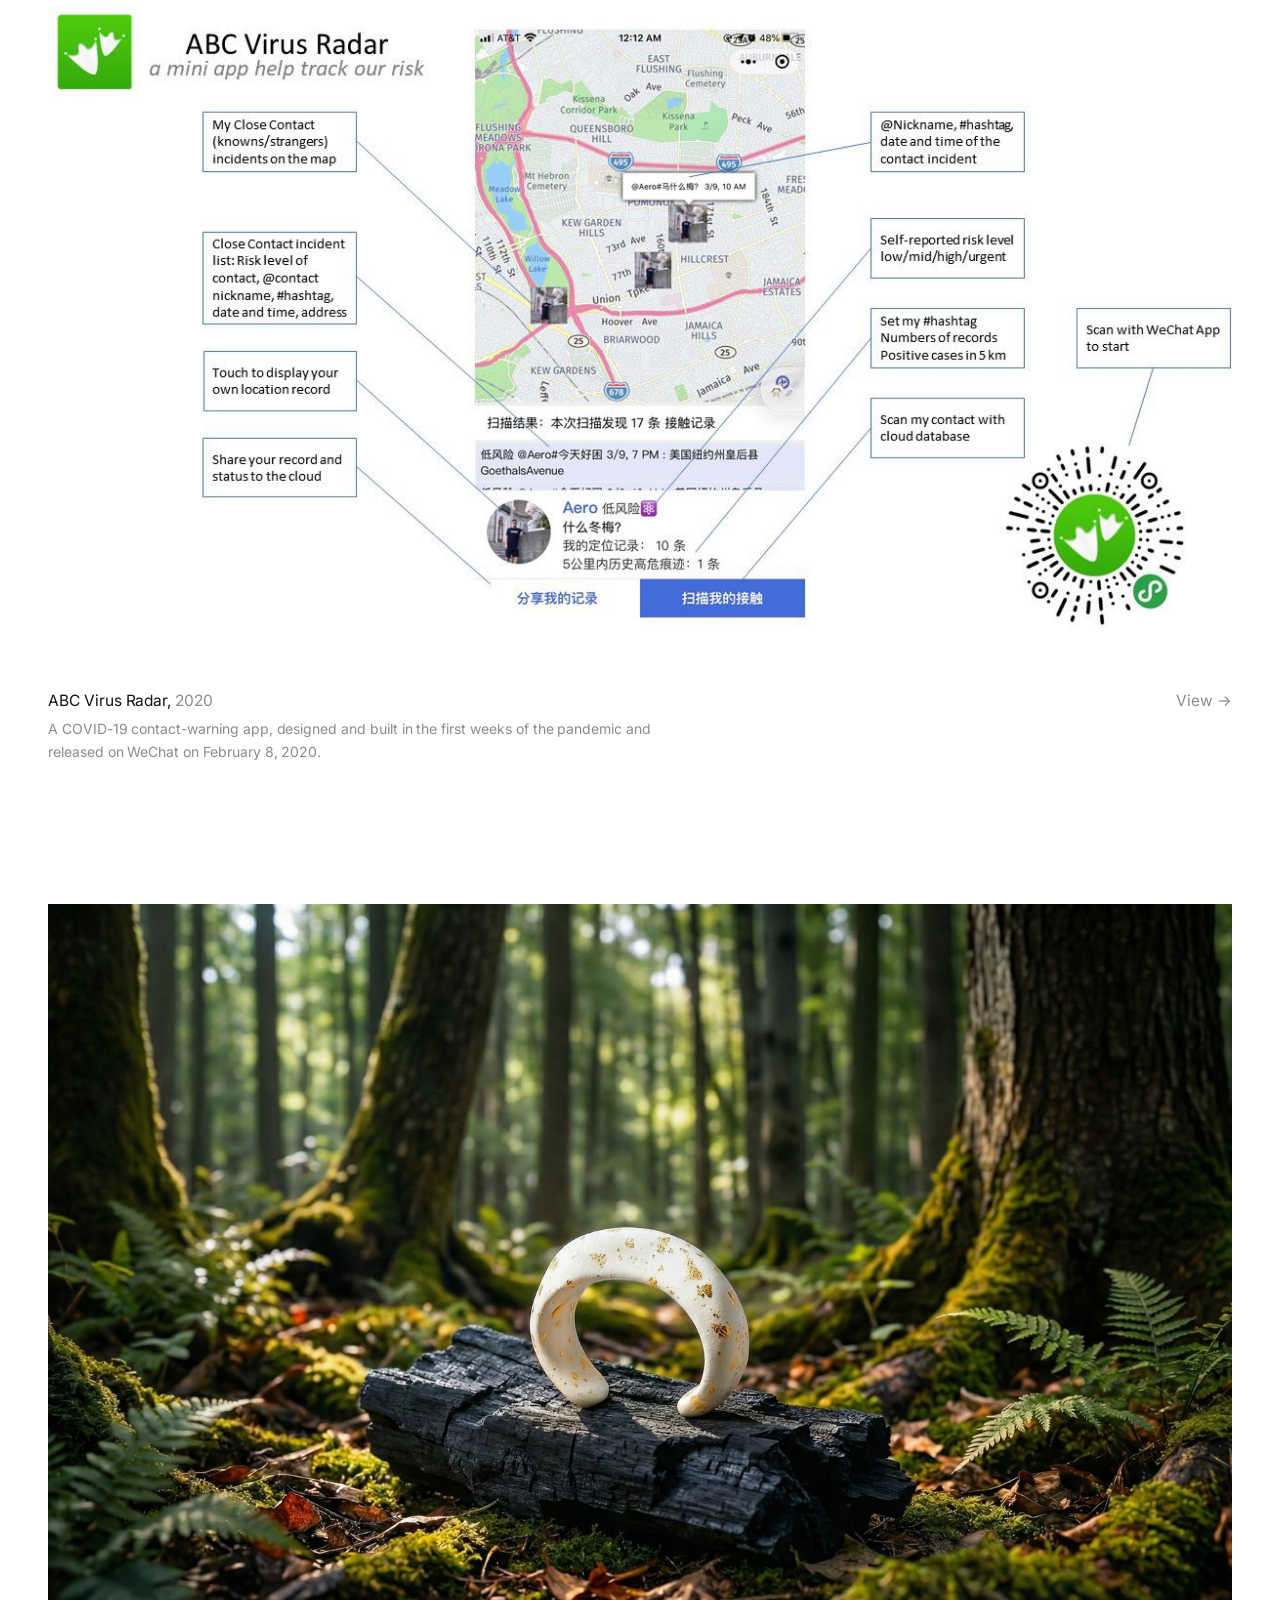
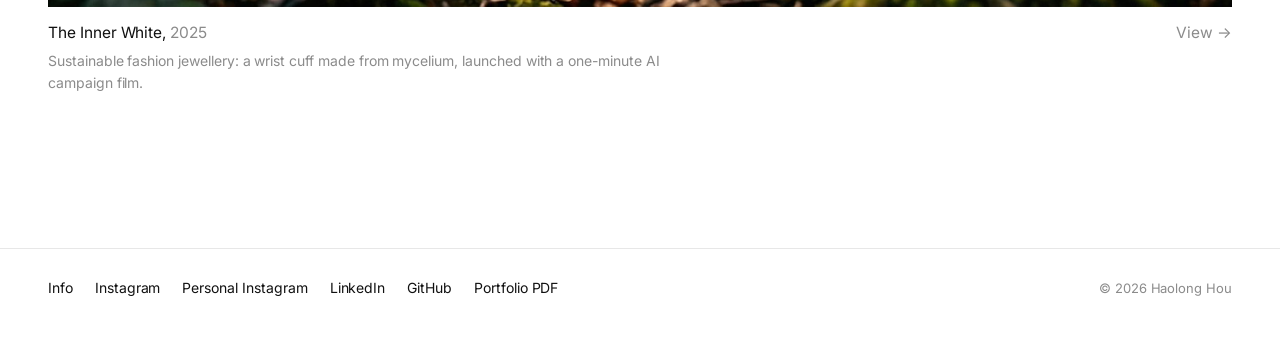
==== commit 621b9ffe: "Lost in the Subway rename and chapter order, The Inner White as a jewellery project, portfolio PDF o" ====
--- a/index.html
+++ b/index.html
@@ -6,7 +6,7 @@
 <title>Haolong Hou</title>
 <meta name="description" content="Haolong Hou is a designer in New York (MS Data Visualization, Parsons School of Design) making games, installations and public archives from data and lived experience.">
 <meta property="og:title" content="Haolong Hou">
-<meta property="og:description" content="Lost in Subway, Newspaper Night Sky, Owney — A Life in Tags, ABC Virus Radar, The Inner White.">
+<meta property="og:description" content="Lost in the Subway, Newspaper Night Sky, Owney — A Life in Tags, ABC Virus Radar, The Inner White.">
 <meta property="og:image" content="https://hey.icare.love/assets/img/lis/station-fabric-crossing.jpg">
 <meta property="og:url" content="https://hey.icare.love/">
 <link rel="icon" href="data:image/svg+xml,%3Csvg xmlns='http://www.w3.org/2000/svg' viewBox='0 0 32 32'%3E%3Ccircle cx='16' cy='16' r='12' fill='%23111'/%3E%3C/svg%3E">
@@ -39,7 +39,7 @@
       <div class="media"><img class="blend" src="assets/img/lis/station-fabric-crossing.jpg" srcset="assets/img/lis/station-fabric-crossing-sm.jpg 900w, assets/img/lis/station-fabric-crossing.jpg 1800w" sizes="(max-width: 1280px) 100vw, 1184px" width="1800" height="1125" alt="Translucent, colour-coded model of Fulton Street station: the green J/Z levels cross above the blue A/C platform, joined by red stairs."></div>
       <div class="cap">
         <div>
-          <div class="t">Lost in Subway, <span>2024–</span></div>
+          <div class="t">Lost in the Subway, <span>2024–</span></div>
           <p>Public research on finding the Brooklyn-bound J/Z platform at Fulton Street: a web game, a story kiosk shown twice, a paper, and a phone-made 3D model of the station.</p>
         </div>
         <span class="arrow">View →</span>
@@ -84,7 +84,7 @@
       <div class="cap">
         <div>
           <div class="t">The Inner White, <span>2025</span></div>
-          <p>A mycelium wrist cuff and a one-minute AI campaign film that travels from a forest floor into the cuff's white inner world.</p>
+          <p>Sustainable fashion jewellery: a wrist cuff made from mycelium, launched with a one-minute AI campaign film.</p>
         </div>
         <span class="arrow">View →</span>
       </div>
@@ -94,7 +94,7 @@
 
 <footer class="site-foot">
   <div class="wrap">
-    <div class="contact"><a href="info/">Info</a><a href="https://www.instagram.com/lostinsubway/">Instagram</a><a href="https://www.instagram.com/one_sunny_morning/">Personal Instagram</a><a href="https://www.linkedin.com/in/hihaolong/">LinkedIn</a><a href="https://github.com/haolong">GitHub</a></div>
+    <div class="contact"><a href="info/">Info</a><a href="https://www.instagram.com/lostinsubway/">Instagram</a><a href="https://www.instagram.com/one_sunny_morning/">Personal Instagram</a><a href="https://www.linkedin.com/in/hihaolong/">LinkedIn</a><a href="https://github.com/haolong">GitHub</a><a href="Haolong-Hou-Portfolio.pdf">Portfolio PDF</a></div>
     <small>© 2026 Haolong Hou</small>
   </div>
 </footer>
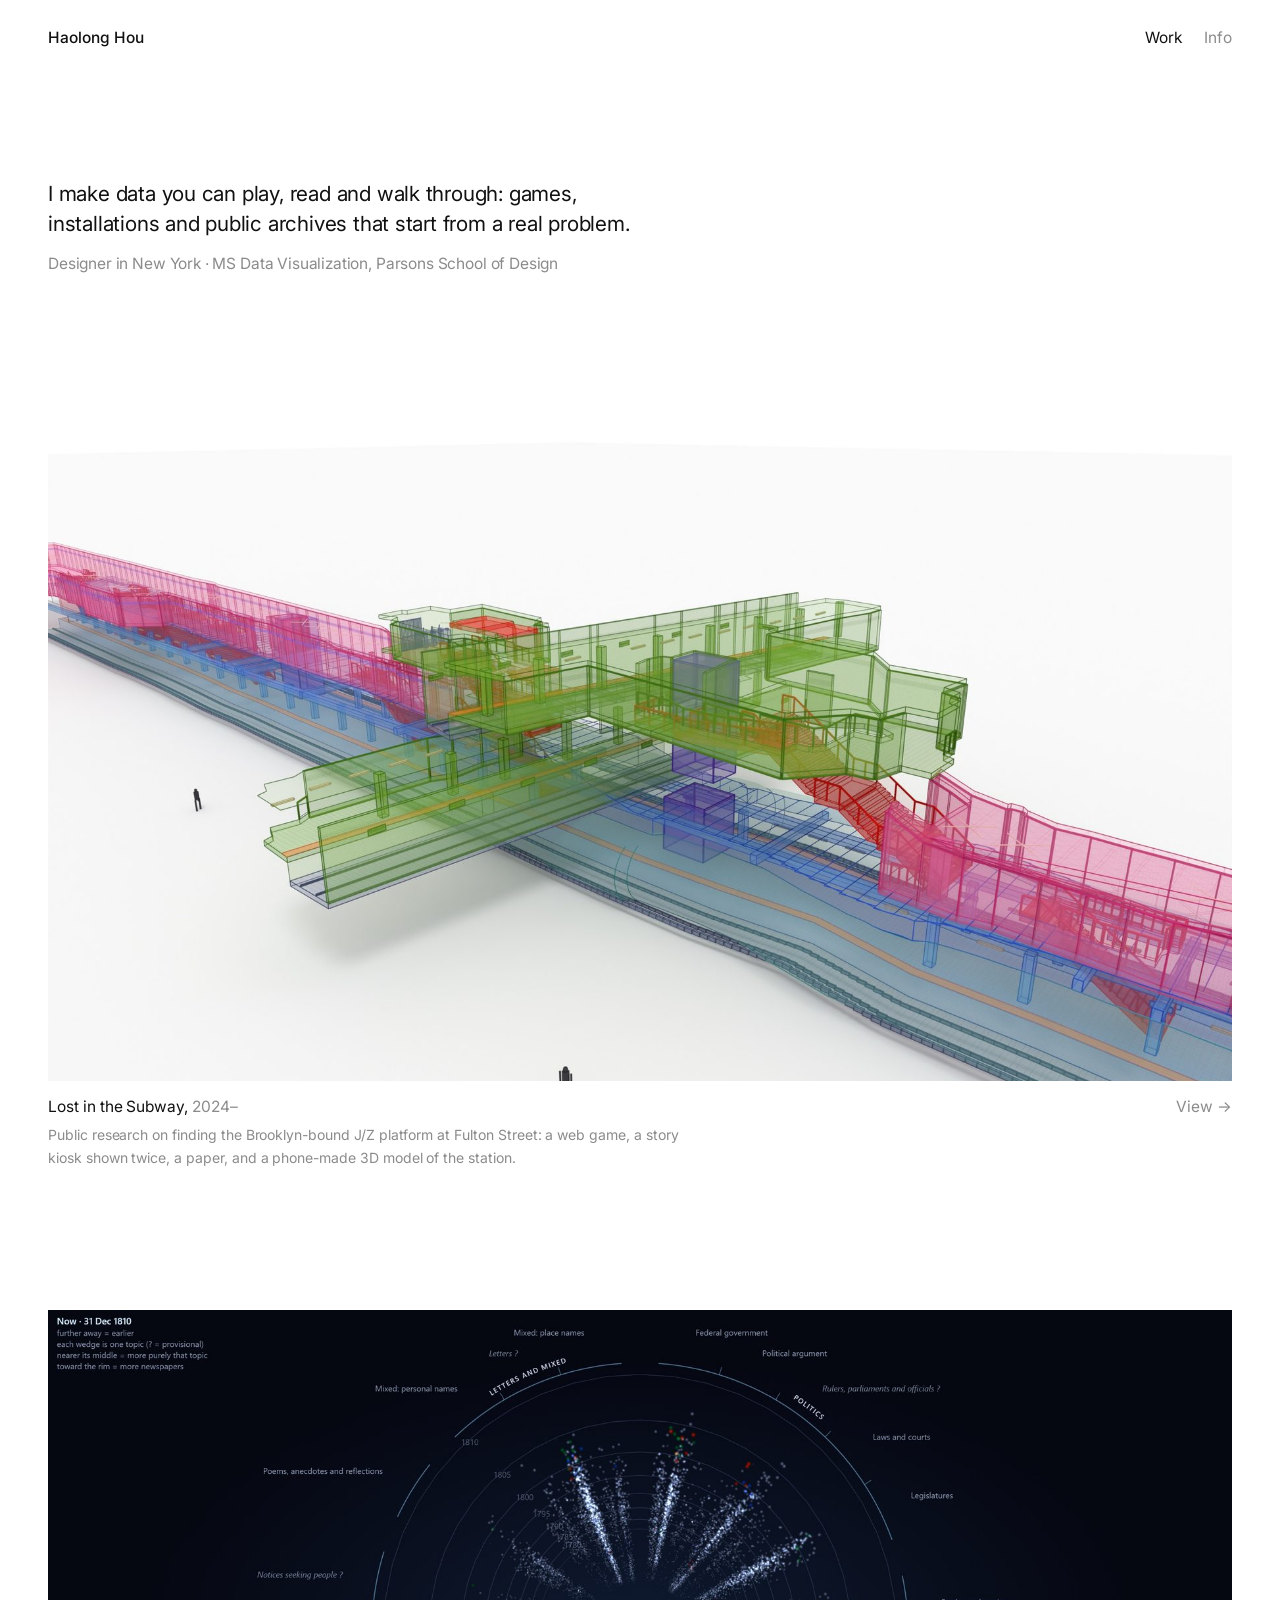
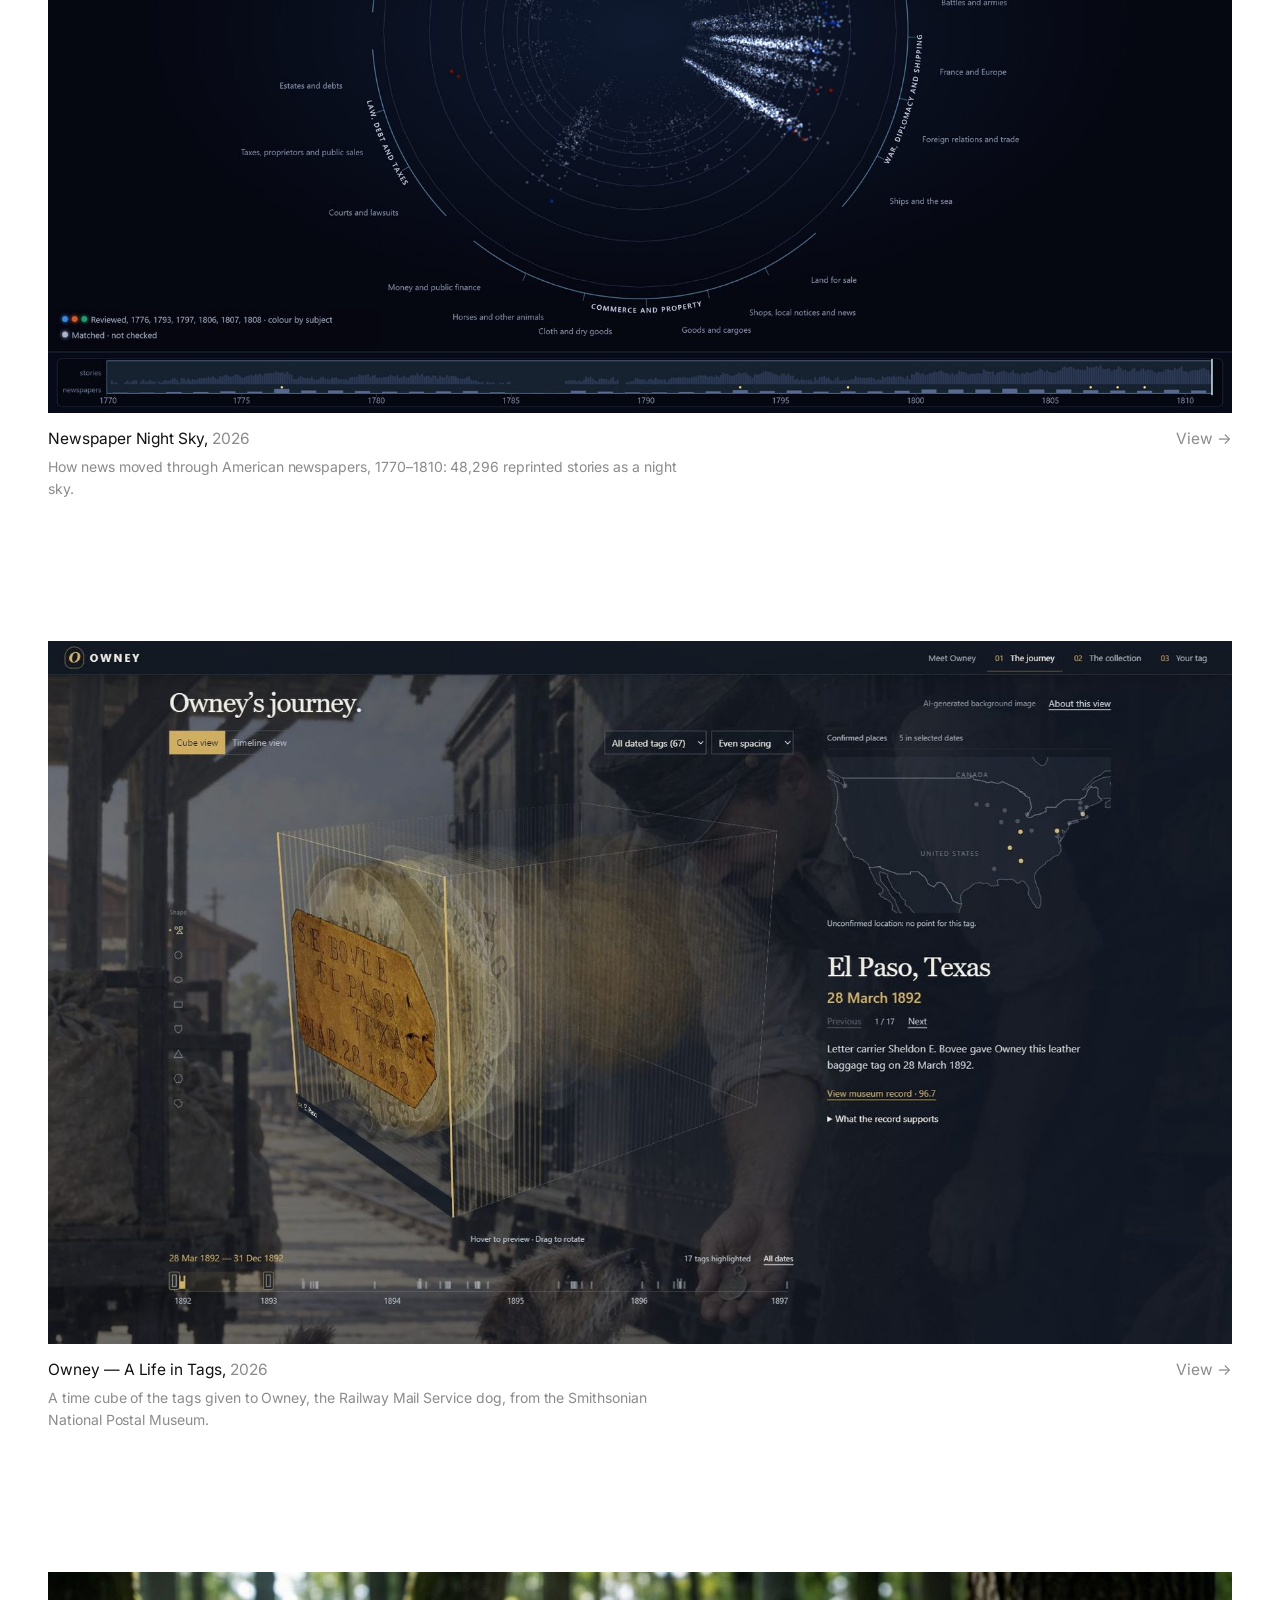
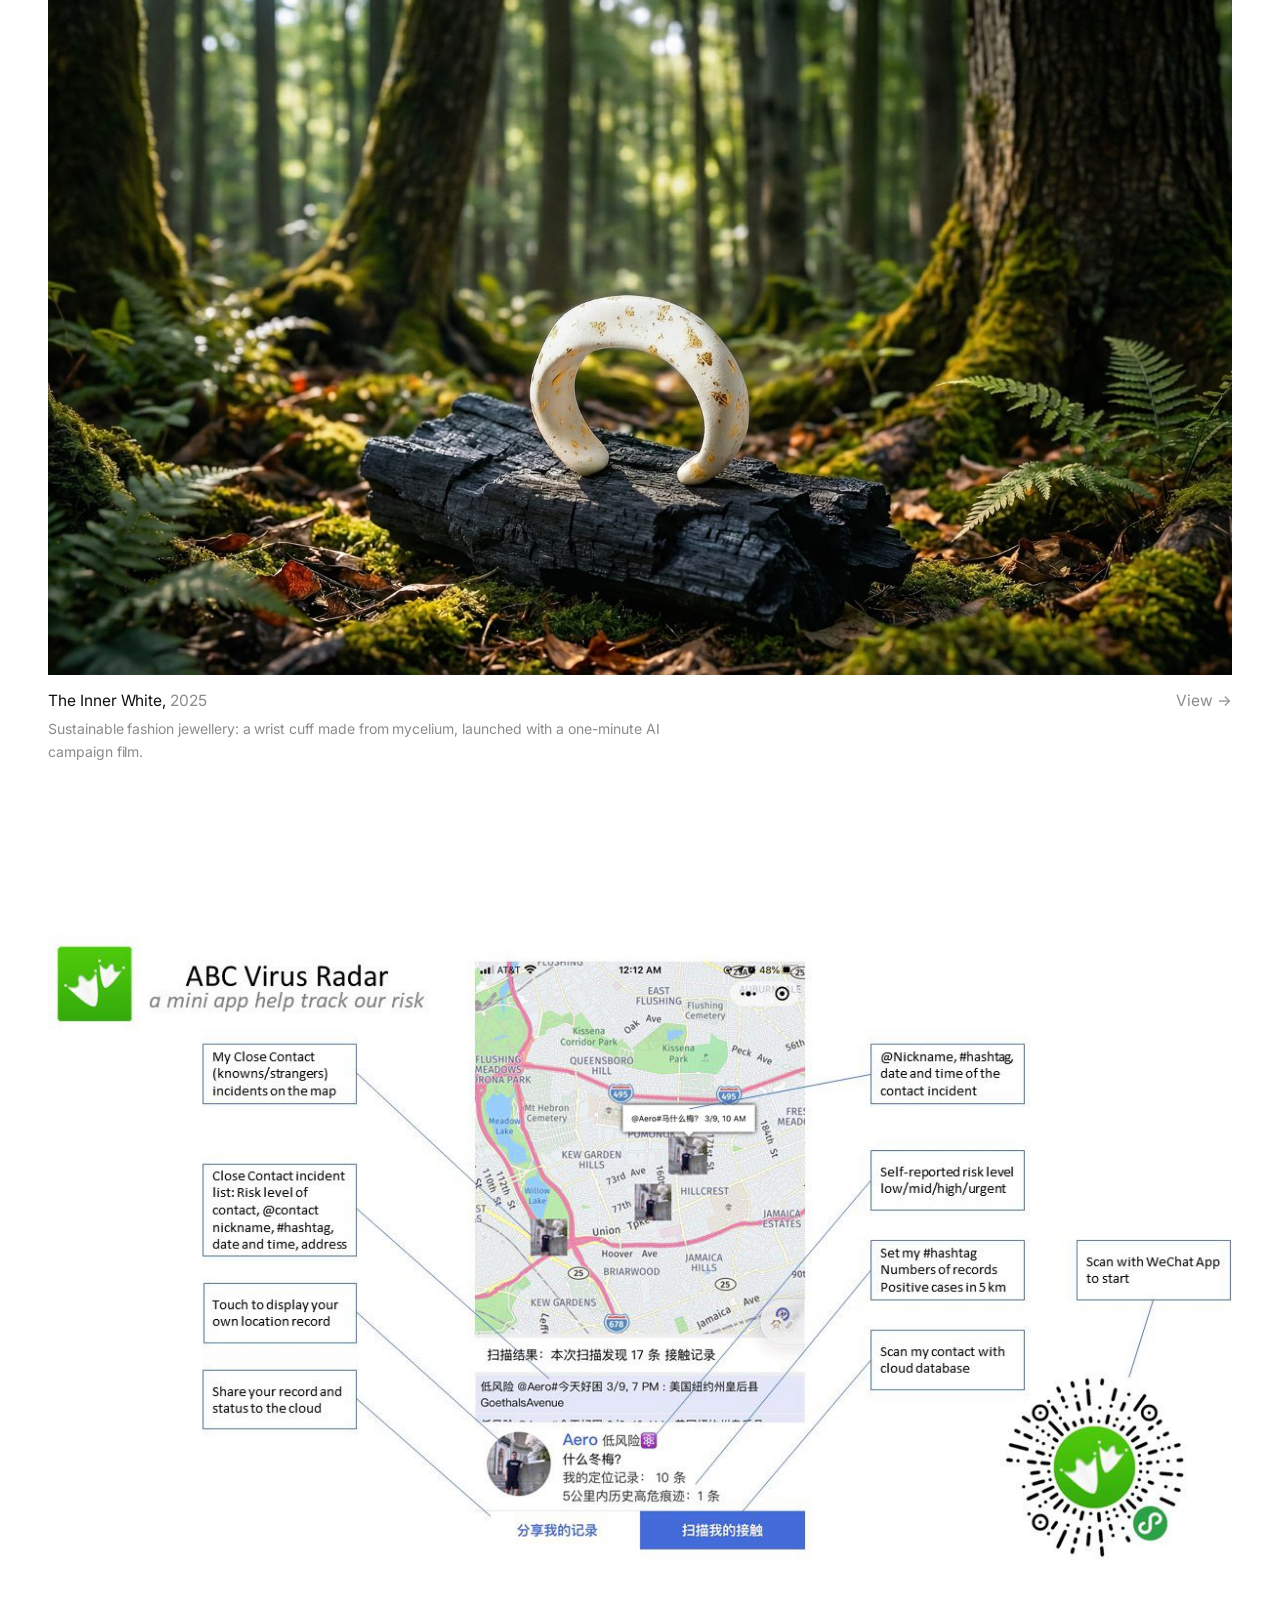
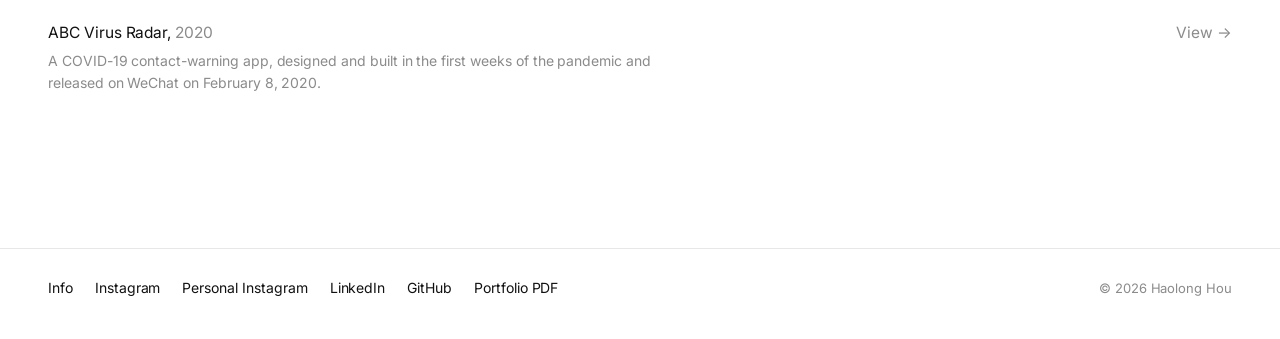
==== commit 1d48b1bf: "Move The Inner White above ABC Virus Radar (newer work first) Home page order, project numbers (04/0" ====
--- a/index.html
+++ b/index.html
@@ -68,23 +68,23 @@
       </div>
     </a>
 
+    <a class="piece" href="the-inner-white/">
+      <div class="media"><img src="assets/img/iw/forest-cuff.jpg" srcset="assets/img/iw/forest-cuff-sm.jpg 900w, assets/img/iw/forest-cuff.jpg 1800w" sizes="(max-width: 1280px) 100vw, 1184px" width="1800" height="1005" loading="lazy" alt="A white cuff flecked with gold rests on a charred log on a mossy forest floor, lit by low sun between tall trees."></div>
+      <div class="cap">
+        <div>
+          <div class="t">The Inner White, <span>2025</span></div>
+          <p>Sustainable fashion jewellery: a wrist cuff made from mycelium, launched with a one-minute AI campaign film.</p>
+        </div>
+        <span class="arrow">View →</span>
+      </div>
+    </a>
+
     <a class="piece" href="abc-virus-radar/">
       <div class="media"><img src="assets/img/abc/at-a-glance.jpg" srcset="assets/img/abc/at-a-glance-sm.jpg 900w, assets/img/abc/at-a-glance.jpg 1280w" sizes="(max-width: 1280px) 100vw, 1184px" width="1280" height="720" loading="lazy" alt="ABC Virus Radar at a glance: a phone screen with contact markers on a map, surrounded by short feature labels."></div>
       <div class="cap">
         <div>
           <div class="t">ABC Virus Radar, <span>2020</span></div>
           <p>A COVID-19 contact-warning app, designed and built in the first weeks of the pandemic and released on WeChat on February 8, 2020.</p>
-        </div>
-        <span class="arrow">View →</span>
-      </div>
-    </a>
-
-    <a class="piece" href="the-inner-white/">
-      <div class="media"><img src="assets/img/iw/forest-cuff.jpg" srcset="assets/img/iw/forest-cuff-sm.jpg 900w, assets/img/iw/forest-cuff.jpg 1800w" sizes="(max-width: 1280px) 100vw, 1184px" width="1800" height="1005" loading="lazy" alt="A white cuff flecked with gold rests on a charred log on a mossy forest floor, lit by low sun between tall trees."></div>
-      <div class="cap">
-        <div>
-          <div class="t">The Inner White, <span>2025</span></div>
-          <p>Sustainable fashion jewellery: a wrist cuff made from mycelium, launched with a one-minute AI campaign film.</p>
         </div>
         <span class="arrow">View →</span>
       </div>
--- a/assets/css/site.css
+++ b/assets/css/site.css
@@ -126,6 +126,10 @@
 .linkrow { display: flex; flex-wrap: wrap; gap: 8px 22px; margin: 0 0 8px; font-size: 14px; grid-column: 2 !important; }
 .linkrow a { text-decoration: underline; text-decoration-color: #c9c9c9; text-underline-offset: 0.2em; }
 .linkrow a::after { content: " ↗"; }
+.spoiler-note { display: grid; grid-template-columns: 5fr 7fr; gap: 0 clamp(28px, 5vw, 80px); margin: 0 0 clamp(48px, 7vw, 88px); }
+.spoiler-note p { grid-column: 2; margin: 0; max-width: 40rem; font-size: 14px; line-height: 1.5; color: var(--muted); border-left: 2px solid var(--rule); padding-left: 12px; }
+.spoiler-note a { color: var(--ink); text-decoration: underline; text-decoration-color: #c9c9c9; text-underline-offset: 0.2em; }
+@media (max-width: 900px) { .spoiler-note { grid-template-columns: 1fr; } .spoiler-note p { grid-column: 1; } }
 
 .figs { display: grid; gap: clamp(12px, 2vw, 24px); margin: clamp(20px, 3vw, 36px) 0 0; }
 .figs.two { grid-template-columns: 1fr 1fr; }
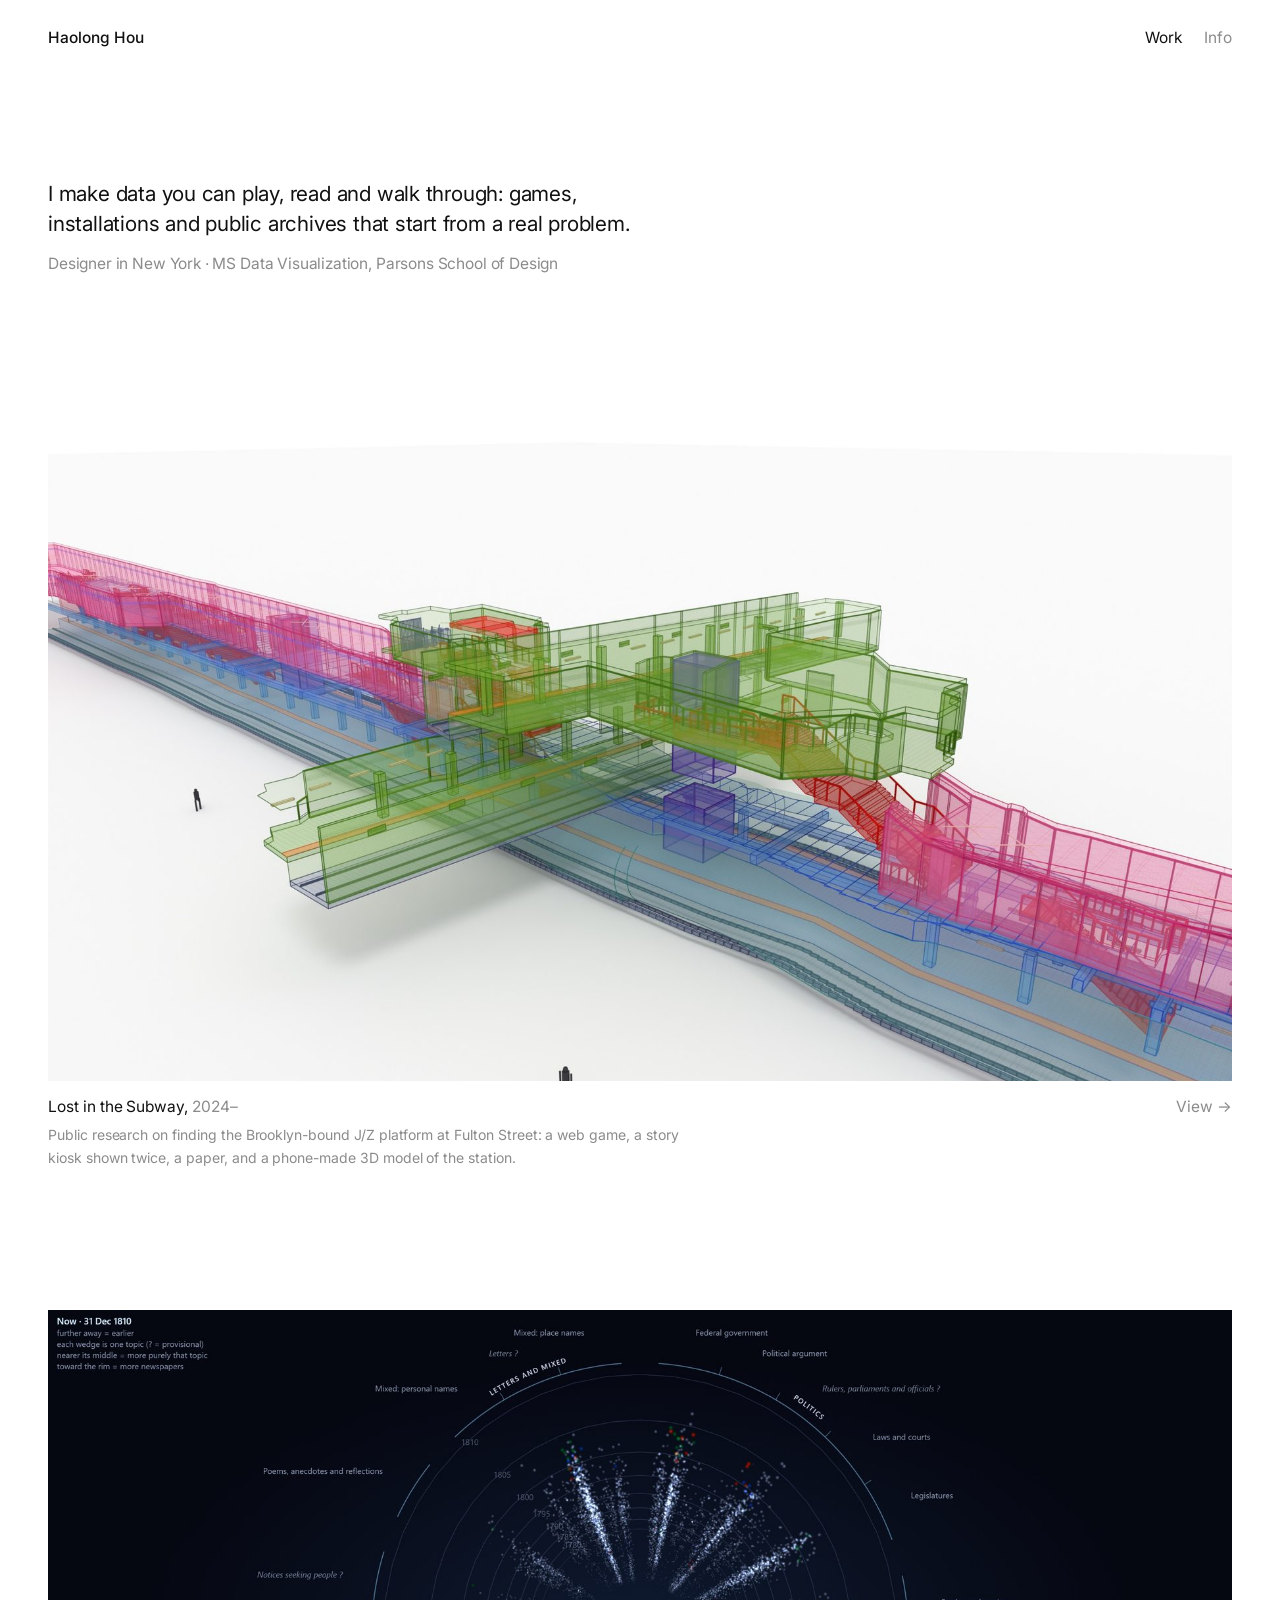
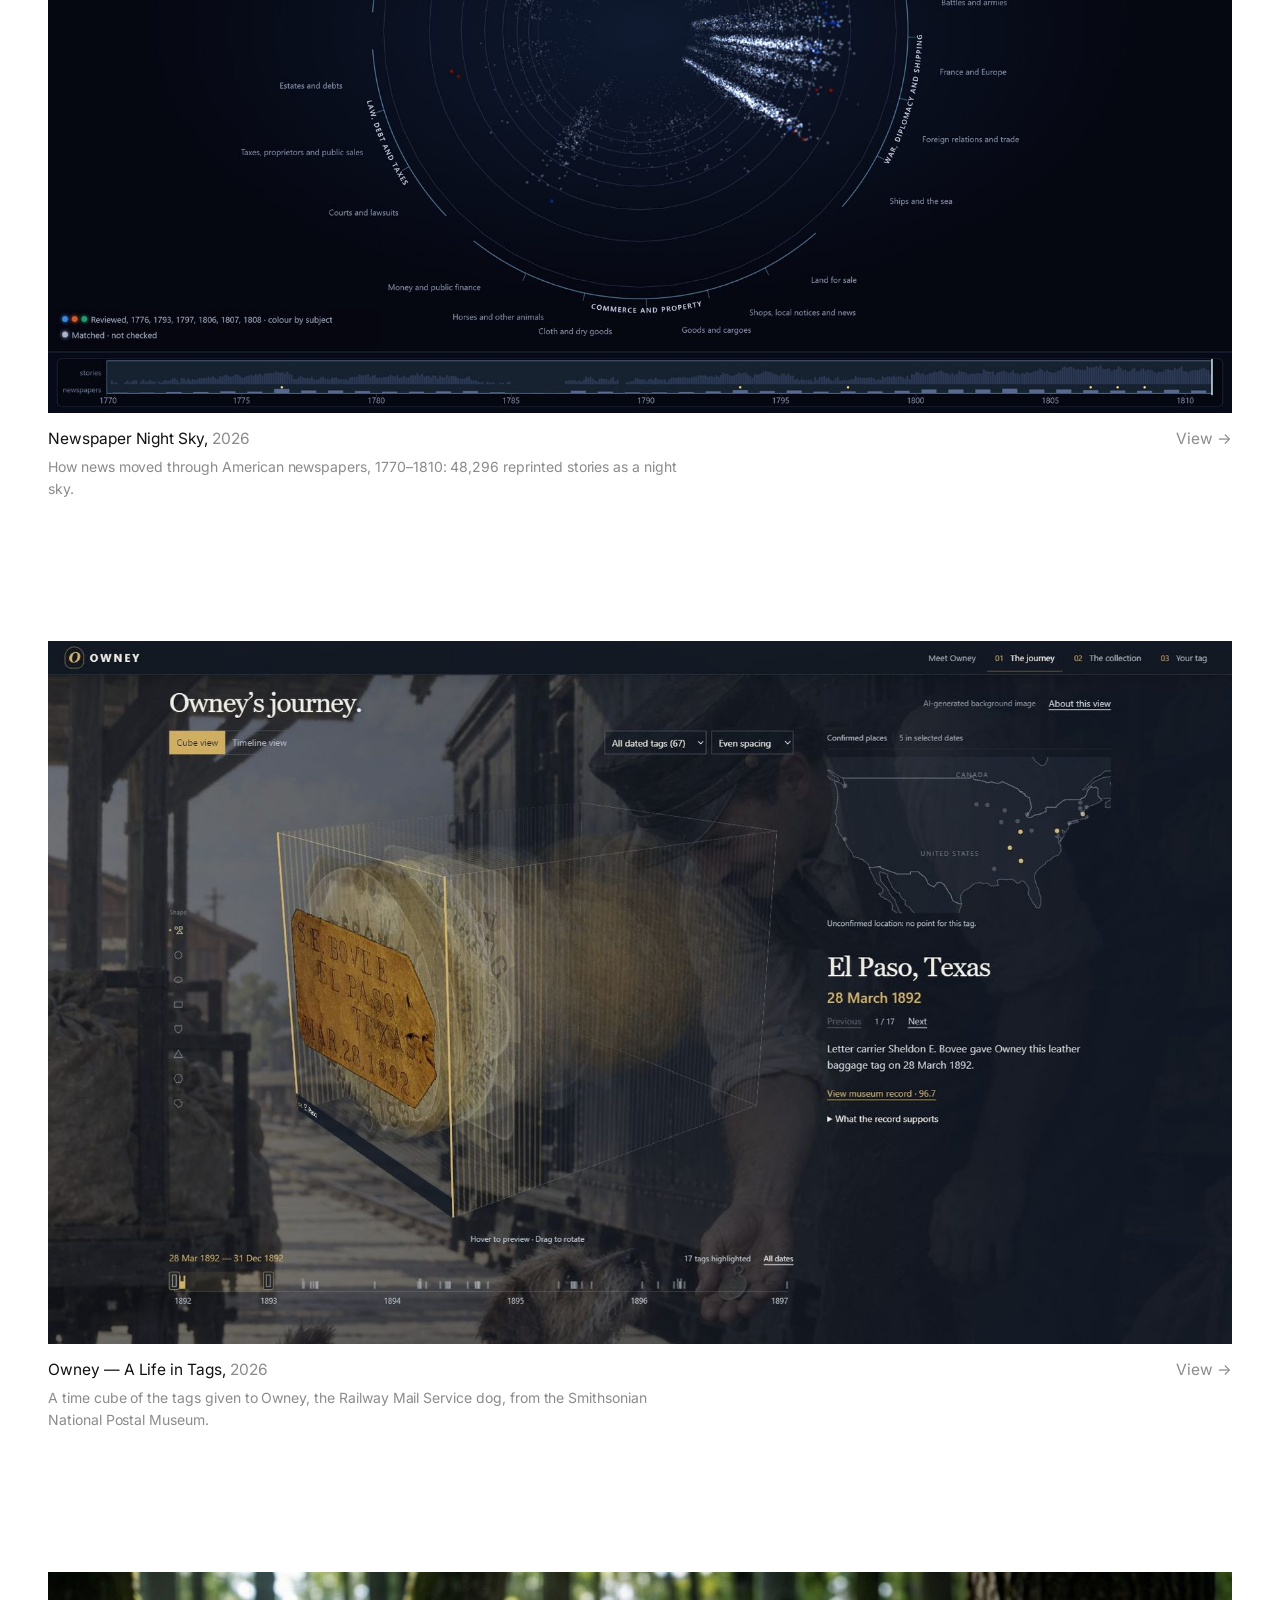
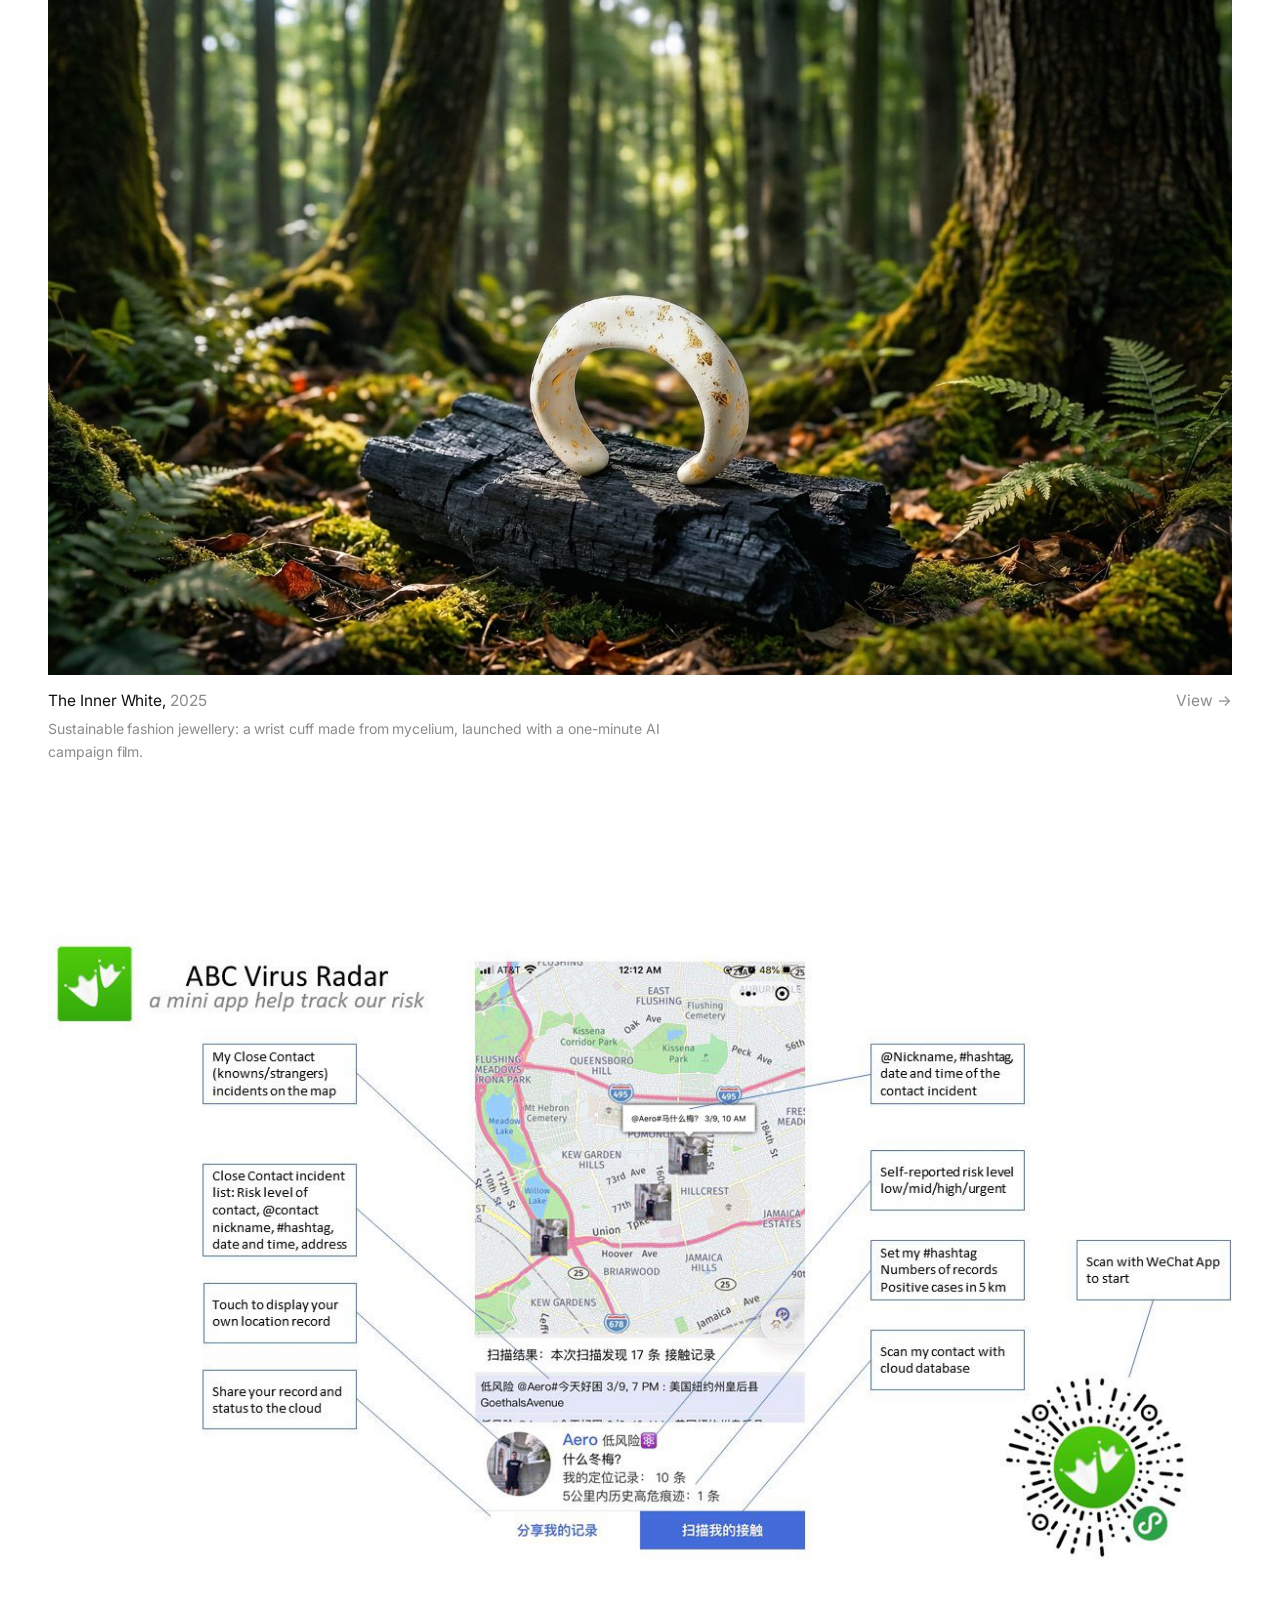
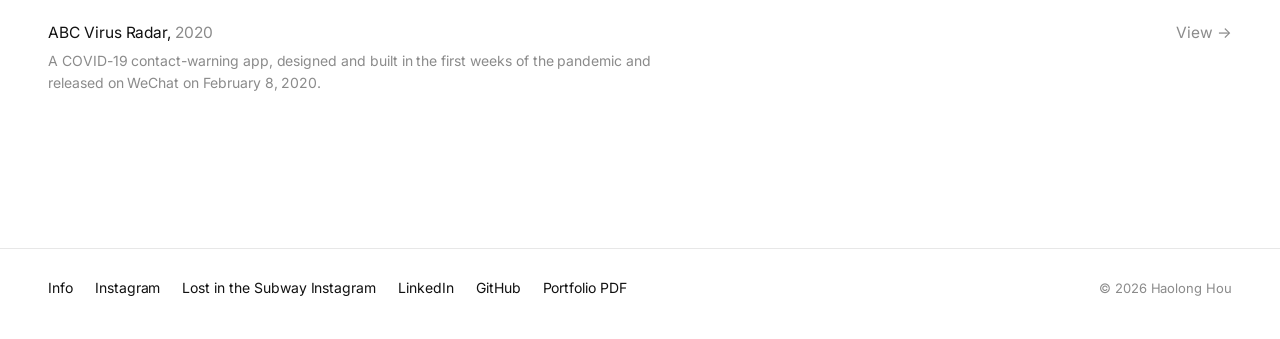
==== commit 96a7eb08: "Footer Instagram link goes to the personal account; project account second Every footer, the Info co" ====
--- a/index.html
+++ b/index.html
@@ -94,7 +94,7 @@
 
 <footer class="site-foot">
   <div class="wrap">
-    <div class="contact"><a href="info/">Info</a><a href="https://www.instagram.com/lostinsubway/">Instagram</a><a href="https://www.instagram.com/one_sunny_morning/">Personal Instagram</a><a href="https://www.linkedin.com/in/hihaolong/">LinkedIn</a><a href="https://github.com/haolong">GitHub</a><a href="Haolong-Hou-Portfolio.pdf">Portfolio PDF</a></div>
+    <div class="contact"><a href="info/">Info</a><a href="https://www.instagram.com/one_sunny_morning/">Instagram</a><a href="https://www.instagram.com/lostinsubway/">Lost in the Subway Instagram</a><a href="https://www.linkedin.com/in/hihaolong/">LinkedIn</a><a href="https://github.com/haolong">GitHub</a><a href="Haolong-Hou-Portfolio.pdf">Portfolio PDF</a></div>
     <small>© 2026 Haolong Hou</small>
   </div>
 </footer>
